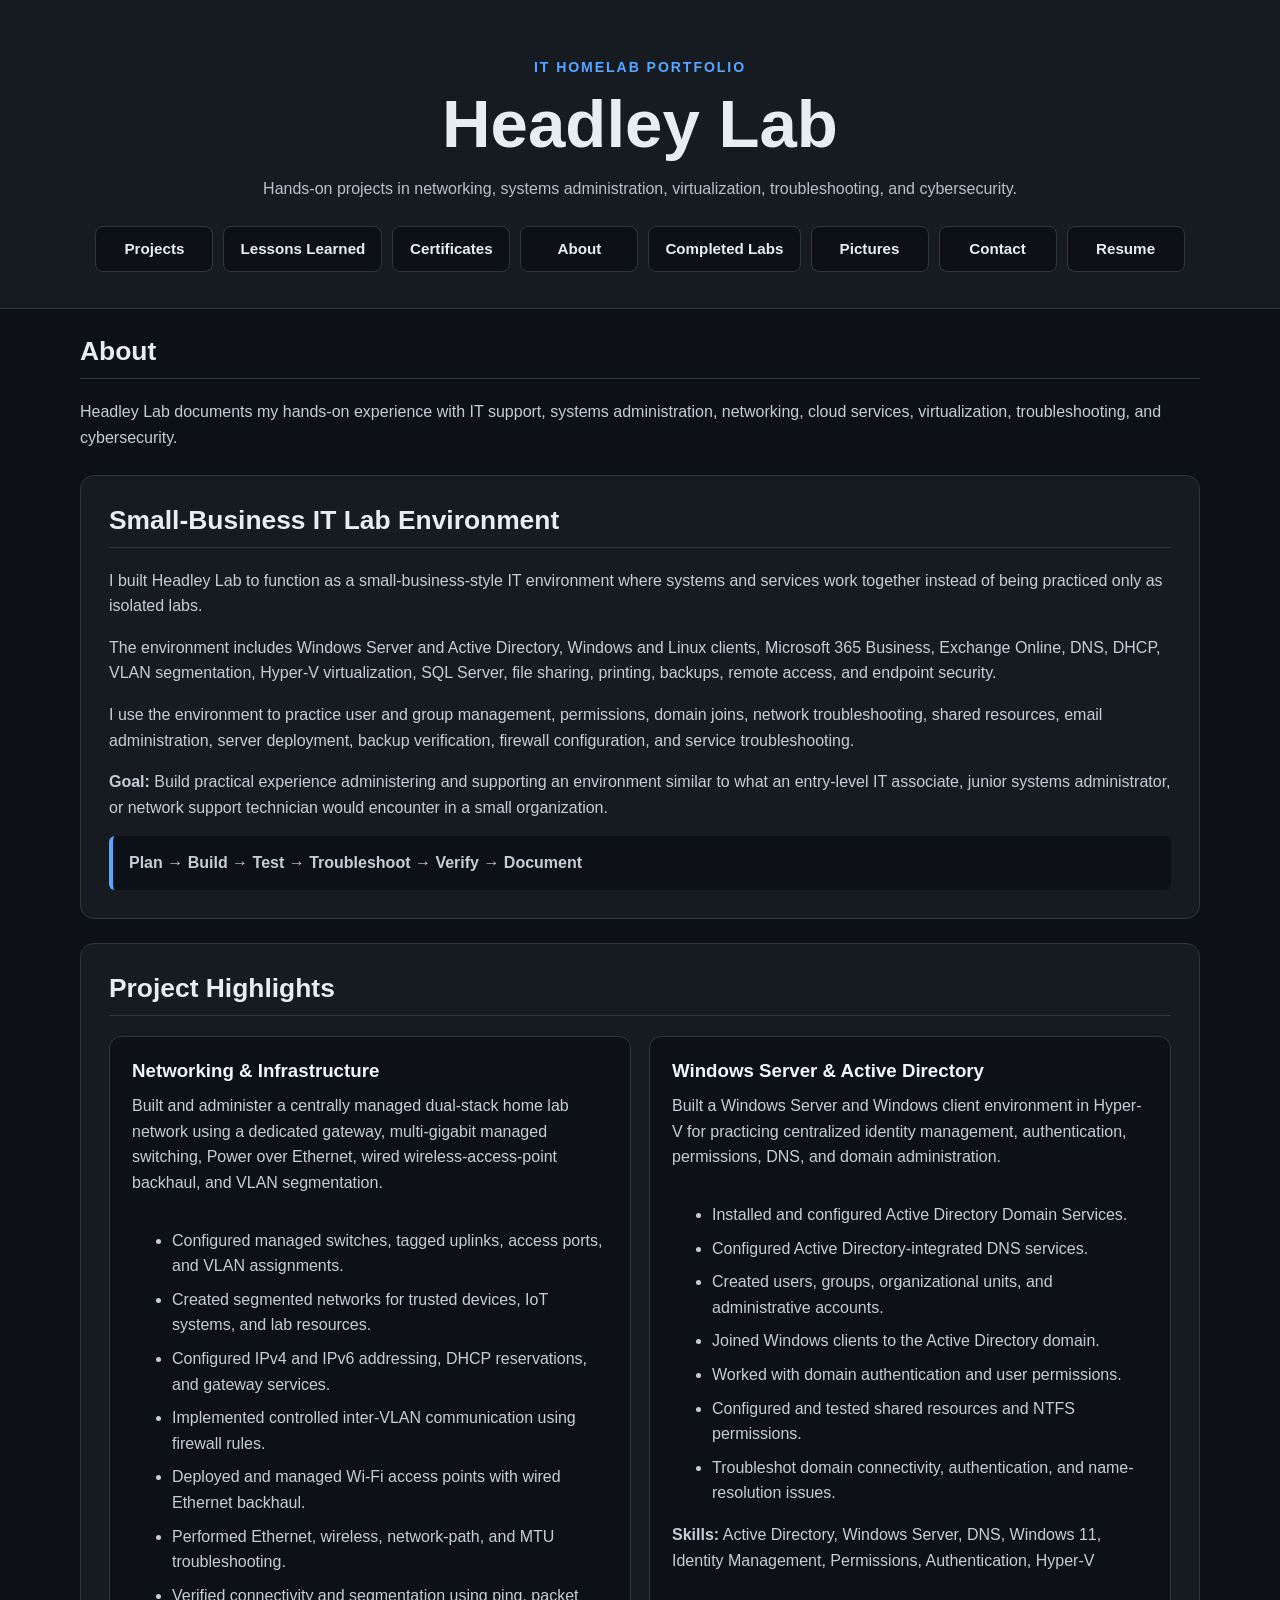
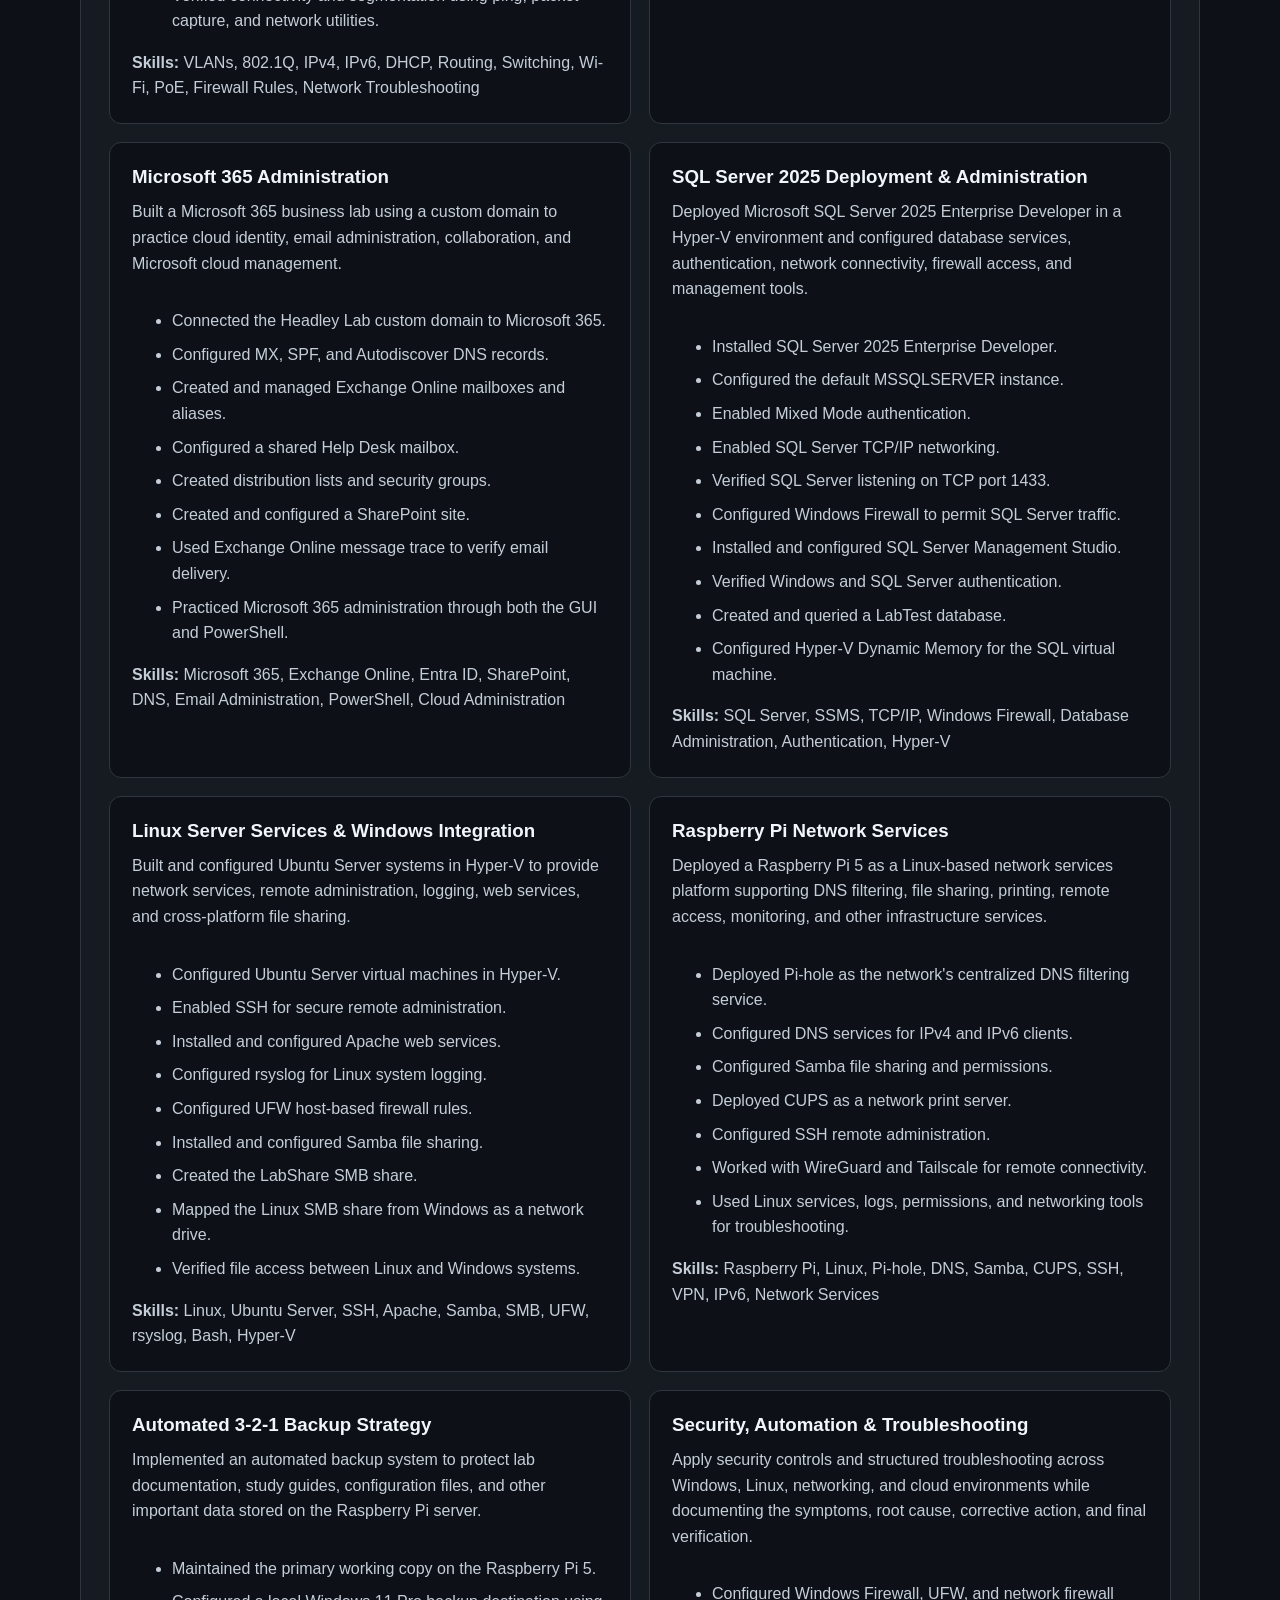
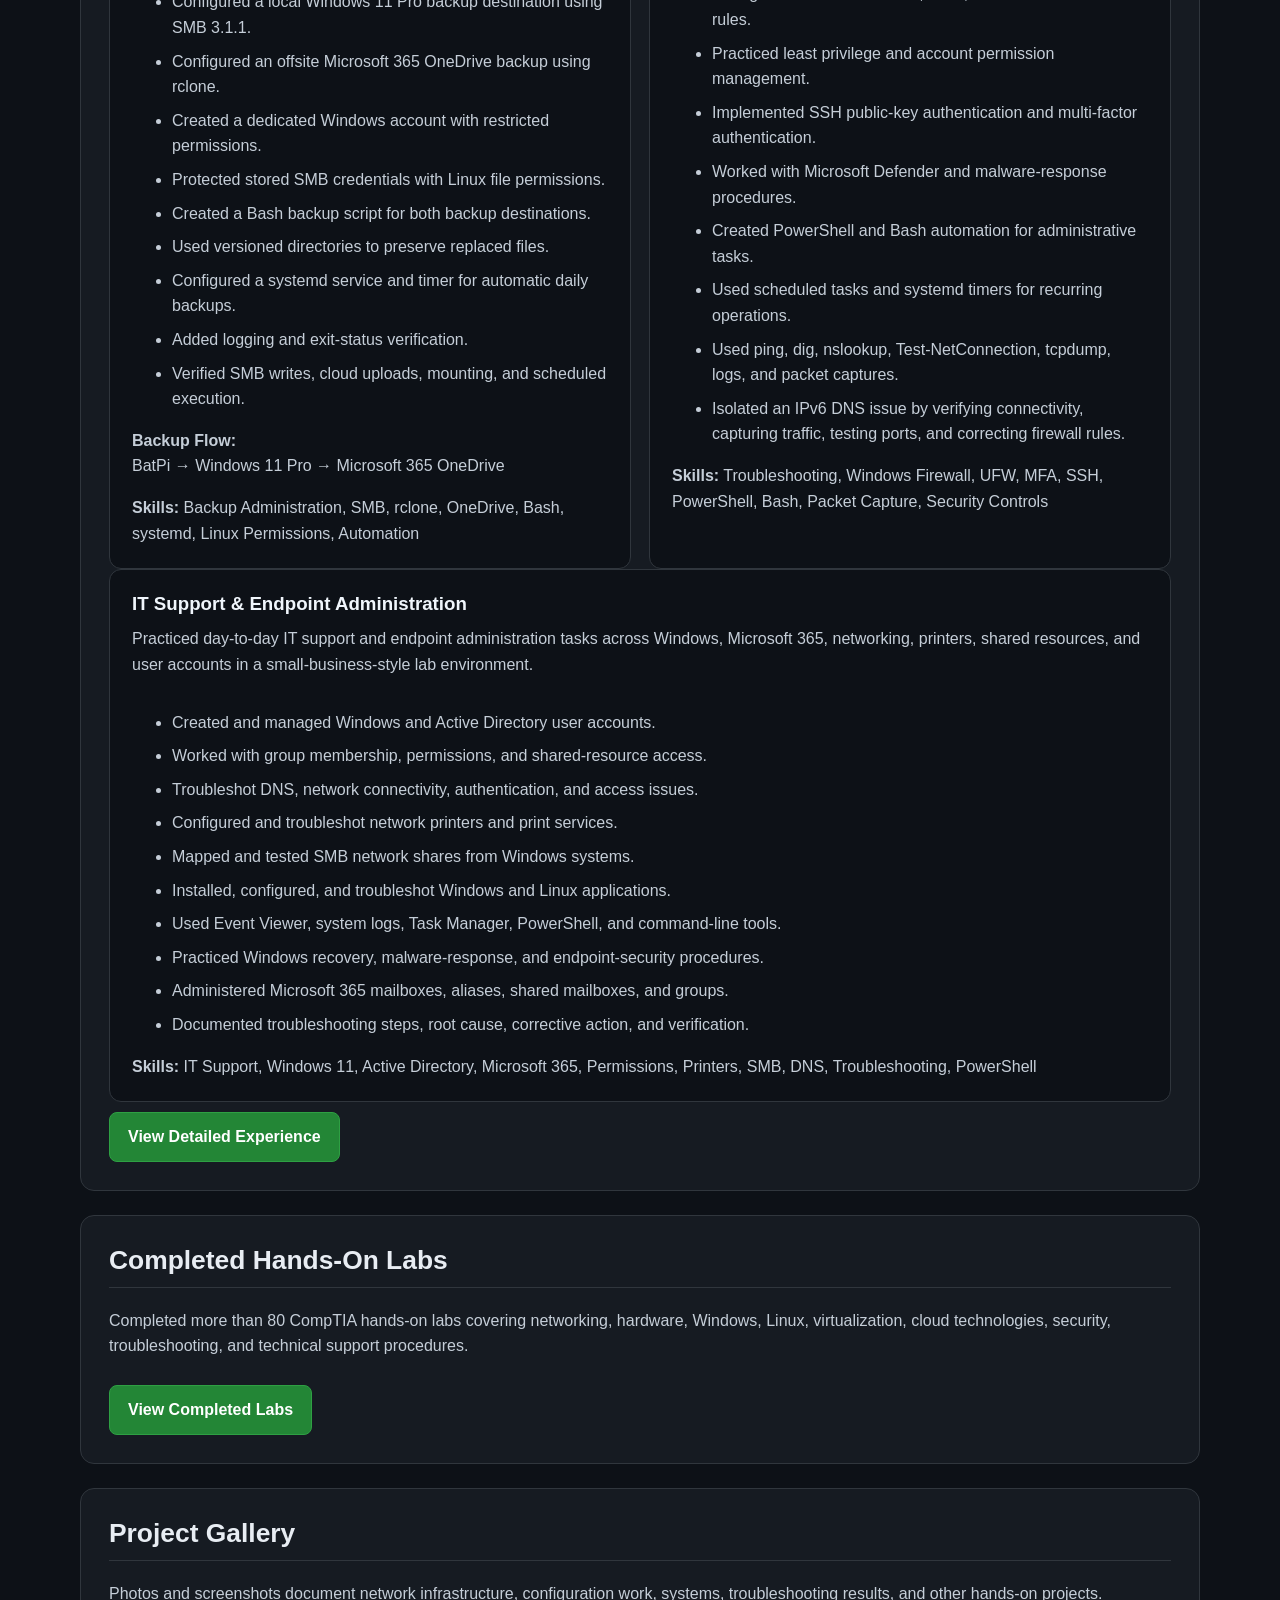
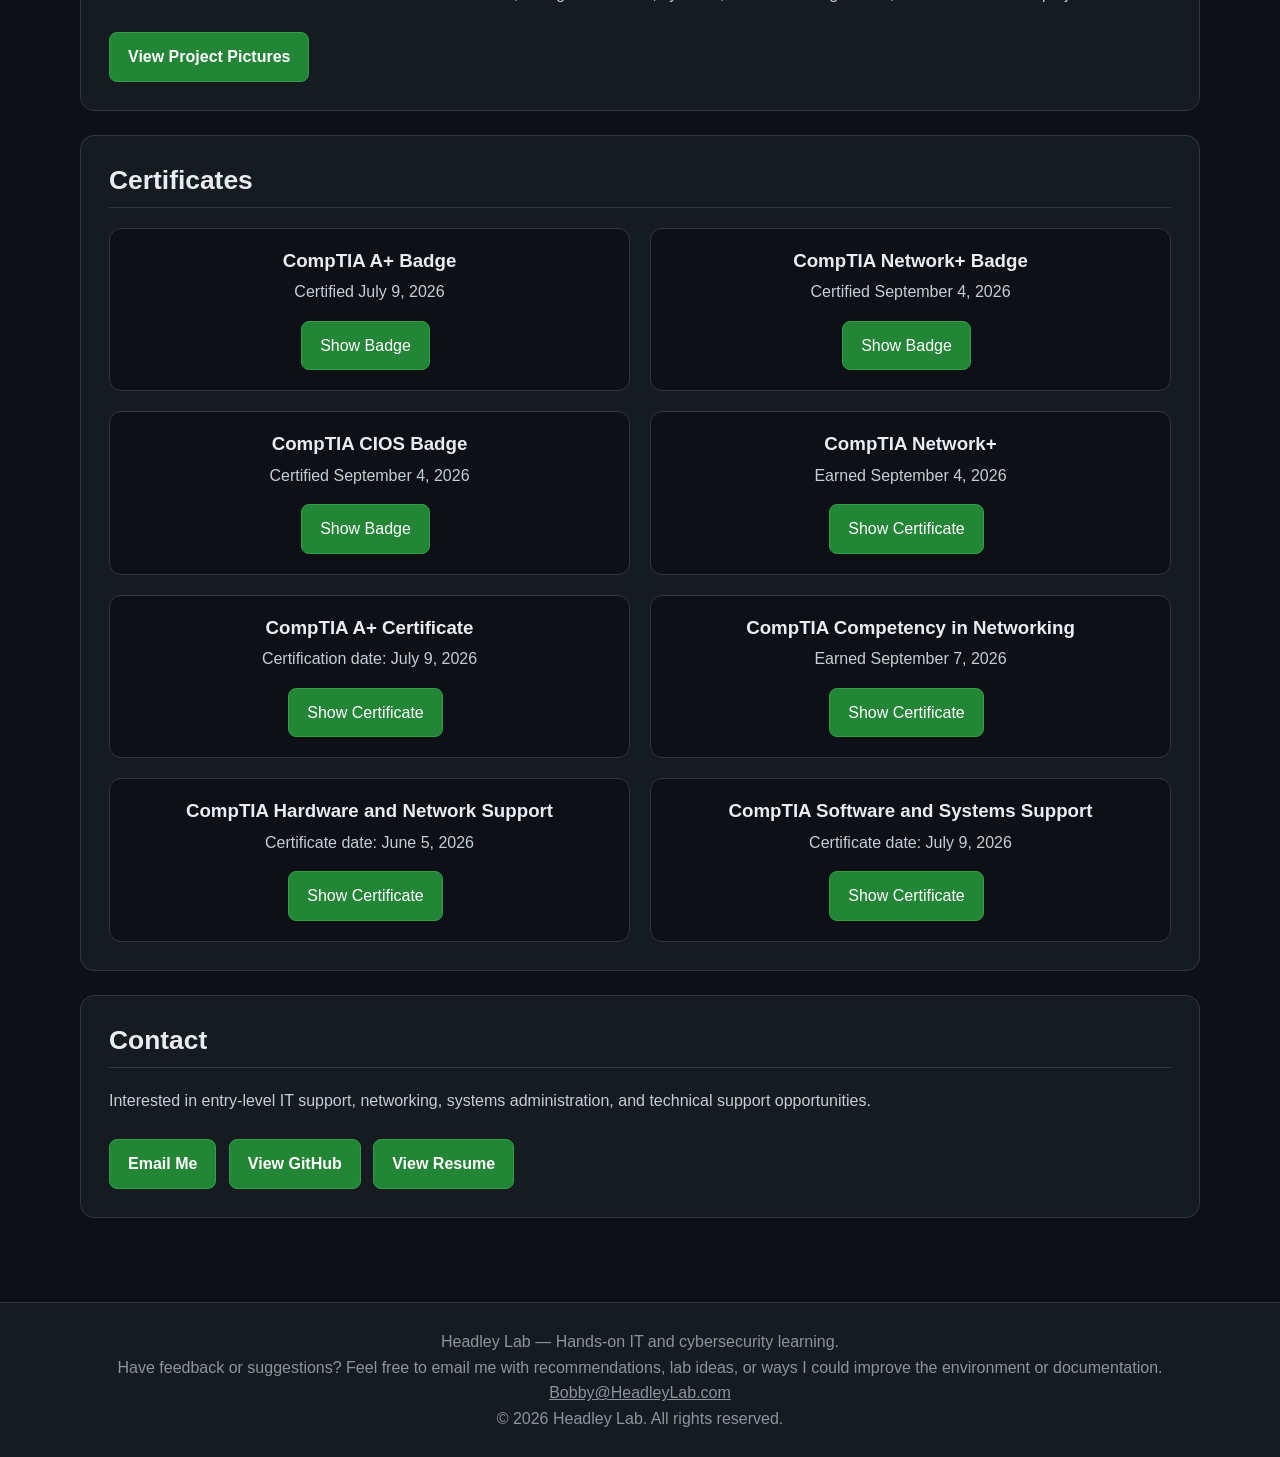
==== index.html @ 8e4d187b "Update index.html" ====
<!DOCTYPE html>
<html lang="en">
<head>
  <!-- Google Analytics -->
  <script
    async
    src="https://www.googletagmanager.com/gtag/js?id=G-4KG2R39GV9"
  ></script>

  <script>
    window.dataLayer = window.dataLayer || [];

    function gtag() {
      dataLayer.push(arguments);
    }

    gtag("js", new Date());
    gtag("config", "G-4KG2R39GV9");
  </script>

  <meta charset="UTF-8">
  <meta name="viewport" content="width=device-width, initial-scale=1.0">

  <title>Headley Lab | IT Homelab Portfolio</title>

  <meta
    name="description"
    content="Headley Lab documents hands-on projects in networking, systems administration, virtualization, troubleshooting, and cybersecurity."
  >

  <link rel="stylesheet" href="style.css">
</head>

<body>

  <!-- HEADER -->
  <header class="site-header">
    <div class="container">

      <p class="eyebrow">IT Homelab Portfolio</p>

      <h1>Headley Lab</h1>

      <p class="intro">
        Hands-on projects in networking, systems administration,
        virtualization, troubleshooting, and cybersecurity.
      </p>

      <nav aria-label="Main navigation">
        <a href="projects.html">Projects</a>
        <a href="lessons-learned.html">Lessons Learned</a>
        <a href="#certificates">Certificates</a>
        <a href="#about">About</a>
        <a href="completed-labs.html">Completed Labs</a>
        <a href="Pictures.html">Pictures</a>
        <a href="#contact">Contact</a>
        <a
          href="resume.pdf"
          target="_blank"
          rel="noopener noreferrer"
        >
          Resume
        </a>
      </nav>

    </div>
  </header>

  <main class="container">

    <h2>About</h2>

<p>
  Headley Lab documents my hands-on experience with IT support,
  systems administration, networking, cloud services, virtualization,
  troubleshooting, and cybersecurity.
</p>


<!-- BUSINESS-STYLE LAB ENVIRONMENT -->
<section id="business-lab">

  <h2>Small-Business IT Lab Environment</h2>

  <p>
    I built Headley Lab to function as a small-business-style IT environment
    where systems and services work together instead of being practiced only
    as isolated labs.
  </p>

  <p>
    The environment includes Windows Server and Active Directory, Windows and
    Linux clients, Microsoft 365 Business, Exchange Online, DNS, DHCP, VLAN
    segmentation, Hyper-V virtualization, SQL Server, file sharing, printing,
    backups, remote access, and endpoint security.
  </p>

  <p>
    I use the environment to practice user and group management, permissions,
    domain joins, network troubleshooting, shared resources, email
    administration, server deployment, backup verification, firewall
    configuration, and service troubleshooting.
  </p>

  <p>
    <strong>Goal:</strong>
    Build practical experience administering and supporting an environment
    similar to what an entry-level IT associate, junior systems administrator,
    or network support technician would encounter in a small organization.
  </p>

<p class="workflow">
  <strong>
    Plan → Build → Test → Troubleshoot → Verify → Document
  </strong>
</p>

</section>

    <!-- PROJECT HIGHLIGHTS -->
<section id="projects">

  <h2>Project Highlights</h2>

  <div class="project-grid">

    <!-- NETWORKING & INFRASTRUCTURE -->
    <article class="project-card">
      <h3>Networking & Infrastructure</h3>

      <p>
        Built and administer a centrally managed dual-stack home lab network
        using a dedicated gateway, multi-gigabit managed switching, Power over
        Ethernet, wired wireless-access-point backhaul, and VLAN segmentation.
      </p>

      <ul>
        <li>Configured managed switches, tagged uplinks, access ports, and VLAN assignments.</li>
        <li>Created segmented networks for trusted devices, IoT systems, and lab resources.</li>
        <li>Configured IPv4 and IPv6 addressing, DHCP reservations, and gateway services.</li>
        <li>Implemented controlled inter-VLAN communication using firewall rules.</li>
        <li>Deployed and managed Wi-Fi access points with wired Ethernet backhaul.</li>
        <li>Performed Ethernet, wireless, network-path, and MTU troubleshooting.</li>
        <li>Verified connectivity and segmentation using ping, packet capture, and network utilities.</li>
      </ul>

      <p>
        <strong>Skills:</strong>
        VLANs, 802.1Q, IPv4, IPv6, DHCP, Routing, Switching,
        Wi-Fi, PoE, Firewall Rules, Network Troubleshooting
      </p>
    </article>


    <!-- WINDOWS SERVER & ACTIVE DIRECTORY -->
    <article class="project-card">
      <h3>Windows Server & Active Directory</h3>

      <p>
        Built a Windows Server and Windows client environment in Hyper-V
        for practicing centralized identity management, authentication,
        permissions, DNS, and domain administration.
      </p>

      <ul>
        <li>Installed and configured Active Directory Domain Services.</li>
        <li>Configured Active Directory-integrated DNS services.</li>
        <li>Created users, groups, organizational units, and administrative accounts.</li>
        <li>Joined Windows clients to the Active Directory domain.</li>
        <li>Worked with domain authentication and user permissions.</li>
        <li>Configured and tested shared resources and NTFS permissions.</li>
        <li>Troubleshot domain connectivity, authentication, and name-resolution issues.</li>
      </ul>

      <p>
        <strong>Skills:</strong>
        Active Directory, Windows Server, DNS, Windows 11,
        Identity Management, Permissions, Authentication, Hyper-V
      </p>
    </article>


    <!-- MICROSOFT 365 ADMINISTRATION -->
    <article class="project-card">
      <h3>Microsoft 365 Administration</h3>

      <p>
        Built a Microsoft 365 business lab using a custom domain to practice
        cloud identity, email administration, collaboration, and Microsoft
        cloud management.
      </p>

      <ul>
        <li>Connected the Headley Lab custom domain to Microsoft 365.</li>
        <li>Configured MX, SPF, and Autodiscover DNS records.</li>
        <li>Created and managed Exchange Online mailboxes and aliases.</li>
        <li>Configured a shared Help Desk mailbox.</li>
        <li>Created distribution lists and security groups.</li>
        <li>Created and configured a SharePoint site.</li>
        <li>Used Exchange Online message trace to verify email delivery.</li>
        <li>Practiced Microsoft 365 administration through both the GUI and PowerShell.</li>
      </ul>

      <p>
        <strong>Skills:</strong>
        Microsoft 365, Exchange Online, Entra ID, SharePoint,
        DNS, Email Administration, PowerShell, Cloud Administration
      </p>
    </article>


    <!-- SQL SERVER -->
    <article class="project-card">
      <h3>SQL Server 2025 Deployment & Administration</h3>

      <p>
        Deployed Microsoft SQL Server 2025 Enterprise Developer in a Hyper-V
        environment and configured database services, authentication,
        network connectivity, firewall access, and management tools.
      </p>

      <ul>
        <li>Installed SQL Server 2025 Enterprise Developer.</li>
        <li>Configured the default MSSQLSERVER instance.</li>
        <li>Enabled Mixed Mode authentication.</li>
        <li>Enabled SQL Server TCP/IP networking.</li>
        <li>Verified SQL Server listening on TCP port 1433.</li>
        <li>Configured Windows Firewall to permit SQL Server traffic.</li>
        <li>Installed and configured SQL Server Management Studio.</li>
        <li>Verified Windows and SQL Server authentication.</li>
        <li>Created and queried a LabTest database.</li>
        <li>Configured Hyper-V Dynamic Memory for the SQL virtual machine.</li>
      </ul>

      <p>
        <strong>Skills:</strong>
        SQL Server, SSMS, TCP/IP, Windows Firewall,
        Database Administration, Authentication, Hyper-V
      </p>
    </article>


    <!-- LINUX SERVER -->
    <article class="project-card">
      <h3>Linux Server Services & Windows Integration</h3>

      <p>
        Built and configured Ubuntu Server systems in Hyper-V to provide
        network services, remote administration, logging, web services,
        and cross-platform file sharing.
      </p>

      <ul>
        <li>Configured Ubuntu Server virtual machines in Hyper-V.</li>
        <li>Enabled SSH for secure remote administration.</li>
        <li>Installed and configured Apache web services.</li>
        <li>Configured rsyslog for Linux system logging.</li>
        <li>Configured UFW host-based firewall rules.</li>
        <li>Installed and configured Samba file sharing.</li>
        <li>Created the LabShare SMB share.</li>
        <li>Mapped the Linux SMB share from Windows as a network drive.</li>
        <li>Verified file access between Linux and Windows systems.</li>
      </ul>

      <p>
        <strong>Skills:</strong>
        Linux, Ubuntu Server, SSH, Apache, Samba, SMB,
        UFW, rsyslog, Bash, Hyper-V
      </p>
    </article>


    <!-- RASPBERRY PI -->
    <article class="project-card">
      <h3>Raspberry Pi Network Services</h3>

      <p>
        Deployed a Raspberry Pi 5 as a Linux-based network services platform
        supporting DNS filtering, file sharing, printing, remote access,
        monitoring, and other infrastructure services.
      </p>

      <ul>
        <li>Deployed Pi-hole as the network's centralized DNS filtering service.</li>
        <li>Configured DNS services for IPv4 and IPv6 clients.</li>
        <li>Configured Samba file sharing and permissions.</li>
        <li>Deployed CUPS as a network print server.</li>
        <li>Configured SSH remote administration.</li>
        <li>Worked with WireGuard and Tailscale for remote connectivity.</li>
        <li>Used Linux services, logs, permissions, and networking tools for troubleshooting.</li>
      </ul>

      <p>
        <strong>Skills:</strong>
        Raspberry Pi, Linux, Pi-hole, DNS, Samba,
        CUPS, SSH, VPN, IPv6, Network Services
      </p>
    </article>


    <!-- BACKUP -->
    <article class="project-card">
      <h3>Automated 3-2-1 Backup Strategy</h3>

      <p>
        Implemented an automated backup system to protect lab documentation,
        study guides, configuration files, and other important data stored
        on the Raspberry Pi server.
      </p>

      <ul>
        <li>Maintained the primary working copy on the Raspberry Pi 5.</li>
        <li>Configured a local Windows 11 Pro backup destination using SMB 3.1.1.</li>
        <li>Configured an offsite Microsoft 365 OneDrive backup using rclone.</li>
        <li>Created a dedicated Windows account with restricted permissions.</li>
        <li>Protected stored SMB credentials with Linux file permissions.</li>
        <li>Created a Bash backup script for both backup destinations.</li>
        <li>Used versioned directories to preserve replaced files.</li>
        <li>Configured a systemd service and timer for automatic daily backups.</li>
        <li>Added logging and exit-status verification.</li>
        <li>Verified SMB writes, cloud uploads, mounting, and scheduled execution.</li>
      </ul>

      <p>
        <strong>Backup Flow:</strong><br>
        BatPi &rarr; Windows 11 Pro &rarr; Microsoft 365 OneDrive
      </p>

      <p>
        <strong>Skills:</strong>
        Backup Administration, SMB, rclone, OneDrive,
        Bash, systemd, Linux Permissions, Automation
      </p>
    </article>


    <!-- SECURITY & TROUBLESHOOTING -->
    <article class="project-card">
      <h3>Security, Automation & Troubleshooting</h3>

      <p>
        Apply security controls and structured troubleshooting across Windows,
        Linux, networking, and cloud environments while documenting the
        symptoms, root cause, corrective action, and final verification.
      </p>

      <ul>
        <li>Configured Windows Firewall, UFW, and network firewall rules.</li>
        <li>Practiced least privilege and account permission management.</li>
        <li>Implemented SSH public-key authentication and multi-factor authentication.</li>
        <li>Worked with Microsoft Defender and malware-response procedures.</li>
        <li>Created PowerShell and Bash automation for administrative tasks.</li>
        <li>Used scheduled tasks and systemd timers for recurring operations.</li>
        <li>Used ping, dig, nslookup, Test-NetConnection, tcpdump, logs, and packet captures.</li>
        <li>Isolated an IPv6 DNS issue by verifying connectivity, capturing traffic, testing ports, and correcting firewall rules.</li>
      </ul>

      <p>
        <strong>Skills:</strong>
        Troubleshooting, Windows Firewall, UFW, MFA,
        SSH, PowerShell, Bash, Packet Capture, Security Controls
      </p>
    </article>

  </div>

  <!-- IT SUPPORT & ENDPOINT ADMINISTRATION -->
<article class="project-card">
  <h3>IT Support & Endpoint Administration</h3>

  <p>
    Practiced day-to-day IT support and endpoint administration tasks across
    Windows, Microsoft 365, networking, printers, shared resources, and user
    accounts in a small-business-style lab environment.
  </p>

  <ul>
    <li>Created and managed Windows and Active Directory user accounts.</li>
    <li>Worked with group membership, permissions, and shared-resource access.</li>
    <li>Troubleshot DNS, network connectivity, authentication, and access issues.</li>
    <li>Configured and troubleshot network printers and print services.</li>
    <li>Mapped and tested SMB network shares from Windows systems.</li>
    <li>Installed, configured, and troubleshot Windows and Linux applications.</li>
    <li>Used Event Viewer, system logs, Task Manager, PowerShell, and command-line tools.</li>
    <li>Practiced Windows recovery, malware-response, and endpoint-security procedures.</li>
    <li>Administered Microsoft 365 mailboxes, aliases, shared mailboxes, and groups.</li>
    <li>Documented troubleshooting steps, root cause, corrective action, and verification.</li>
  </ul>

  <p>
    <strong>Skills:</strong>
    IT Support, Windows 11, Active Directory, Microsoft 365,
    Permissions, Printers, SMB, DNS, Troubleshooting, PowerShell
  </p>
</article>

</div>

<a class="button" href="projects.html">
  View Detailed Experience
</a>
</section>



    <!-- COMPLETED LABS -->
    <section id="completed-labs">

      <h2>Completed Hands-On Labs</h2>

      <p>
        Completed more than 80 CompTIA hands-on labs covering networking,
        hardware, Windows, Linux, virtualization, cloud technologies,
        security, troubleshooting, and technical support procedures.
      </p>

      <a class="button" href="completed-labs.html">
        View Completed Labs
      </a>

    </section>

    <!-- PROJECT GALLERY -->
    <section id="gallery">

      <h2>Project Gallery</h2>

      <p>
        Photos and screenshots document network infrastructure,
        configuration work, systems, troubleshooting results, and other
        hands-on projects.
      </p>

      <a class="button" href="Pictures.html">
        View Project Pictures
      </a>

    </section>

    <!-- CERTIFICATES -->
    <section id="certificates">

      <h2>Certificates</h2>

      <div class="cert-grid">

        <!-- A+ BADGE -->
        <article class="certificate-card">

          <div class="certificate-content">

            <h3>CompTIA A+ Badge</h3>

            <p>Certified July 9, 2026</p>

            <button
              class="button certificate-toggle"
              type="button"
              aria-expanded="false"
              aria-controls="aplus-badge"
              data-show-text="Show Badge"
              data-hide-text="Hide Badge"
            >
              Show Badge
            </button>

            <div
              class="certificate-details"
              id="aplus-badge"
              hidden
            >
              <div
                data-iframe-width="150"
                data-iframe-height="270"
                data-share-badge-id="b3e23286-1e10-4654-9e3e-bf1196140783"
                data-share-badge-host="https://www.credly.com"
              ></div>
            </div>

          </div>
        </article>

<!-- NETWORK+ BADGE -->
<article class="certificate-card">

    <div class="certificate-content">

        <h3>CompTIA Network+ Badge</h3>

        <p>Certified September 4, 2026</p>

        <button
            class="button certificate-toggle"
            type="button"
            aria-expanded="false"
            aria-controls="networkplus-badge"
            data-show-text="Show Badge"
            data-hide-text="Hide Badge"
        >
            Show Badge
        </button>

        <div
            class="certificate-details"
            id="networkplus-badge"
            hidden
        >
            <div
                data-iframe-width="150"
                data-iframe-height="270"
                data-share-badge-id="35a9e029-b0e7-4dd1-bfd9-a9c599a750a7"
                data-share-badge-host="https://www.credly.com"
            ></div>
        </div>

    </div>

</article>

<!-- THIRD NEW BADGE -->
<article class="certificate-card">

    <div class="certificate-content">

        <h3>CompTIA CIOS Badge</h3>

        <p>Certified September 4, 2026</p>

        <button
            class="button certificate-toggle"
            type="button"
            aria-expanded="false"
            aria-controls="third-badge"
            data-show-text="Show Badge"
            data-hide-text="Hide Badge"
        >
            Show Badge
        </button>

        <div
            class="certificate-details"
            id="third-badge"
            hidden
        >
            <div
                data-iframe-width="150"
                data-iframe-height="270"
                data-share-badge-id="f75b4954-c3a4-451d-9794-da8b49ecc10a"
                data-share-badge-host="https://www.credly.com"
            ></div>
        </div>

    </div>

</article>

<!-- CompTIA Network+ -->
<article class="certificate-card">
  <div class="certificate-content">
    <h3>CompTIA Network+</h3>
    <p>Earned September 4, 2026</p>

    <button
      class="button certificate-toggle"
      type="button"
      aria-expanded="false"
      aria-controls="networkplus-certificate">
      Show Certificate
    </button>

    <div
      class="certificate-details"
      id="networkplus-certificate"
      hidden>

      <a
        class="certificate-image-link"
        href="Network+ Secure Cert.png"
        target="_blank"
        rel="noopener noreferrer"
        aria-label="Open CompTIA Network+ certificate">

        <img
          src="Network+ Secure Cert.png"
          alt="CompTIA Network+ certificate earned by Robert Headley">
      </a>

      <a
        class="button"
        href="Network+ Secure Cert.png"
        target="_blank"
        rel="noopener noreferrer">
        Open Full Certificate
      </a>

    </div>
  </div>
</article>

        <!-- A+ CERTIFICATE -->
        <article class="certificate-card">

          <div class="certificate-content">

            <h3>CompTIA A+ Certificate</h3>

            <p>Certification date: July 9, 2026</p>

            <button
              class="button certificate-toggle"
              type="button"
              aria-expanded="false"
              aria-controls="aplus-certificate"
              data-show-text="Show Certificate"
              data-hide-text="Hide Certificate"
            >
              Show Certificate
            </button>

            <div
              class="certificate-details"
              id="aplus-certificate"
              hidden
            >

              <a
                class="certificate-image-link"
                href="CompTIA-A-Plus-Certificate.png"
                target="_blank"
                rel="noopener noreferrer"
                aria-label="Open CompTIA A+ certificate"
              >
                <img
                  src="CompTIA-A-Plus-Certificate.png"
                  alt="CompTIA A+ certificate"
                >
              </a>

              <a
                class="button"
                href="CompTIA-A-Plus-Certificate.png"
                target="_blank"
                rel="noopener noreferrer"
              >
                Open Full Certificate
              </a>

            </div>

          </div>
        </article>

<!-- CompTIA Competency in Networking -->
<article class="certificate-card">
  <div class="certificate-content">
    <h3>CompTIA Competency in Networking</h3>
    <p>Earned September 7, 2026</p>

    <button
      class="button certificate-toggle"
      type="button"
      aria-expanded="false"
      aria-controls="networking-competency-certificate">
      Show Certificate
    </button>

    <div
      class="certificate-details"
      id="networking-competency-certificate"
      hidden>

      <a
        class="certificate-image-link"
        href="Competency_in_Networking_Secure.png"
        target="_blank"
        rel="noopener noreferrer"
        aria-label="Open CompTIA Competency in Networking certificate">

        <img
          src="Competency_in_Networking_Secure.png"
          alt="CompTIA Competency in Networking certificate earned by Robert Headley">
      </a>

      <a
        class="button"
        href="Competency_in_Networking_Secure.png"
        target="_blank"
        rel="noopener noreferrer">
        Open Full Certificate
      </a>

    </div>
  </div>
</article>

        <!-- HARDWARE AND NETWORK SUPPORT -->
        <article class="certificate-card">

          <div class="certificate-content">

            <h3>CompTIA Hardware and Network Support</h3>

            <p>Certificate date: June 5, 2026</p>

            <button
              class="button certificate-toggle"
              type="button"
              aria-expanded="false"
              aria-controls="hardware-certificate"
              data-show-text="Show Certificate"
              data-hide-text="Hide Certificate"
            >
              Show Certificate
            </button>

            <div
              class="certificate-details"
              id="hardware-certificate"
              hidden
            >

              <a
                class="certificate-image-link"
                href="CompTIA-Hardware-Network-Support_copy.png"
                target="_blank"
                rel="noopener noreferrer"
                aria-label="Open CompTIA Hardware and Network Support certificate"
              >
                <img
                  src="CompTIA-Hardware-Network-Support_copy.png"
                  alt="CompTIA Hardware and Network Support certificate"
                >
              </a>

              <a
                class="button"
                href="CompTIA-Hardware-Network-Support_copy.png"
                target="_blank"
                rel="noopener noreferrer"
              >
                Open Full Certificate
              </a>

            </div>

          </div>
        </article>

        <!-- SOFTWARE AND SYSTEMS SUPPORT -->
        <article class="certificate-card">

          <div class="certificate-content">

            <h3>CompTIA Software and Systems Support</h3>

            <p>Certificate date: July 9, 2026</p>

            <button
              class="button certificate-toggle"
              type="button"
              aria-expanded="false"
              aria-controls="software-certificate"
              data-show-text="Show Certificate"
              data-hide-text="Hide Certificate"
            >
              Show Certificate
            </button>

            <div
              class="certificate-details"
              id="software-certificate"
              hidden
            >

              <a
                class="certificate-image-link"
                href="CompTIA-Software-Systems-Support_copy.png"
                target="_blank"
                rel="noopener noreferrer"
                aria-label="Open CompTIA Software and Systems Support certificate"
              >
                <img
                  src="CompTIA-Software-Systems-Support_copy.png"
                  alt="CompTIA Software and Systems Support certificate"
                >
              </a>

              <a
                class="button"
                href="CompTIA-Software-Systems-Support_copy.png"
                target="_blank"
                rel="noopener noreferrer"
              >
                Open Full Certificate
              </a>

            </div>

          </div>
        </article>

      </div>

    </section>

    <!-- CONTACT -->
    <section id="contact">

      <h2>Contact</h2>

      <p>
        Interested in entry-level IT support, networking, systems
        administration, and technical support opportunities.
      </p>

      <a
        class="button"
        href="mailto:bobby@headleylab.com"
      >
        Email Me
      </a>

      <a
        class="button"
        href="https://github.com/bheadley86-create"
        target="_blank"
        rel="noopener noreferrer"
      >
        View GitHub
      </a>

      <a
        class="button"
        href="resume.pdf"
        target="_blank"
        rel="noopener noreferrer"
      >
        View Resume
      </a>

    </section>

  </main>

<!-- FOOTER -->
<footer>
  <div class="container">
    <p>
      Headley Lab — Hands-on IT and cybersecurity learning.
    </p>

    <p>
      Have feedback or suggestions? Feel free to email me with recommendations,
      lab ideas, or ways I could improve the environment or documentation.
      <a href="mailto:Bobby@HeadleyLab.com">Bobby@HeadleyLab.com</a>
    </p>

    <p>
      &copy; 2026 Headley Lab. All rights reserved.
    </p>
  </div>
</footer>

  <!-- CREDLY -->
  <script
    async
    src="https://cdn.credly.com/assets/utilities/embed.js"
  ></script>

  <!-- CERTIFICATE TOGGLES -->
  <script>
    document.querySelectorAll(".certificate-toggle").forEach((button) => {
      button.addEventListener("click", () => {
        const certificateId = button.getAttribute("aria-controls");
        const certificate = document.getElementById(certificateId);

        if (!certificate) {
          return;
        }

        const isHidden = certificate.hasAttribute("hidden");

        const showText =
          button.dataset.showText || "Show Certificate";

        const hideText =
          button.dataset.hideText || "Hide Certificate";

        if (isHidden) {
          certificate.removeAttribute("hidden");
          button.setAttribute("aria-expanded", "true");
          button.textContent = hideText;
        } else {
          certificate.setAttribute("hidden", "");
          button.setAttribute("aria-expanded", "false");
          button.textContent = showText;
        }
      });
    });
  </script>

  <!-- Cloudflare Web Analytics -->
  <script
    type="module"
    src="https://static.cloudflareinsights.com/beacon.min.js"
    data-cf-beacon='{"token":"bc6c568b20b046939691383c7d23c6a4"}'
  ></script>

</body>
</html>
---- style.css ----
* {
  box-sizing: border-box;
}

html {
  scroll-behavior: smooth;
}

body {
  margin: 0;
  font-family: Arial, Helvetica, sans-serif;
  line-height: 1.6;
  color: #e8edf3;
  background: #0d1117;
}

img {
  display: block;
  max-width: 100%;
}

a {
  color: inherit;
}

.container {
  width: min(1120px, 92%);
  margin: 0 auto;
}

/* Header */

.site-header {
  padding: 56px 0 36px;
  text-align: center;
  background: #161b22;
  border-bottom: 1px solid #30363d;
}

.eyebrow {
  margin: 0 0 8px;
  font-size: 0.88rem;
  font-weight: 700;
  letter-spacing: 0.12rem;
  text-transform: uppercase;
  color: #58a6ff;
}

h1 {
  margin: 0;
  font-size: clamp(2.4rem, 6vw, 4.2rem);
  line-height: 1.1;
}

.intro {
  max-width: 760px;
  margin: 16px auto 24px;
  color: #b8c1cc;
}

/* Navigation */

.site-header nav {
  display: flex;
  flex-wrap: wrap;
  justify-content: center;
  gap: 10px;
  margin-top: 20px;
}

.site-header nav a {
  display: inline-flex;
  align-items: center;
  justify-content: center;
  min-width: 118px;
  min-height: 44px;
  padding: 10px 16px;
  font-size: 0.95rem;
  font-weight: 700;
  text-align: center;
  color: #e8edf3;
  text-decoration: none;
  background: #0d1117;
  border: 1px solid #30363d;
  border-radius: 8px;
  transition:
    border-color 0.2s ease,
    background 0.2s ease,
    transform 0.2s ease;
}

.site-header nav a:hover,
.site-header nav a:focus-visible {
  color: #ffffff;
  background: #111820;
  border-color: #58a6ff;
  transform: translateY(-1px);
}

/* Main layout */

main {
  padding: 26px 0 60px;
}

section {
  margin: 24px 0;
  padding: 28px;
  background: #161b22;
  border: 1px solid #30363d;
  border-radius: 14px;
}

h2 {
  margin: 0 0 20px;
  padding-bottom: 10px;
  font-size: 1.65rem;
  line-height: 1.25;
  border-bottom: 1px solid #30363d;
}

h3 {
  margin: 0 0 10px;
  line-height: 1.3;
}

p {
  margin-top: 0;
  color: #c5ced8;
}

ul,
ol {
  color: #c5ced8;
}

li + li {
  margin-top: 8px;
}

code {
  padding: 2px 6px;
  font-family: Consolas, "Courier New", monospace;
  font-size: 0.95em;
  background: #0d1117;
  border: 1px solid #30363d;
  border-radius: 5px;
}

.workflow {
  margin-bottom: 0;
  padding: 14px 16px;
  background: #0d1117;
  border-left: 4px solid #58a6ff;
  border-radius: 6px;
}

/* Project cards */

.project-nav {
  display: flex;
  flex-wrap: wrap;
  justify-content: center;
  gap: 10px;
  margin: 24px 0;
  padding: 16px;
  background: #161b22;
  border: 1px solid #30363d;
  border-radius: 12px;
}

.project-nav a {
  display: inline-flex;
  align-items: center;
  justify-content: center;
  min-height: 40px;
  padding: 8px 14px;
  font-size: 0.92rem;
  font-weight: 700;
  color: #e8edf3;
  text-decoration: none;
  background: #0d1117;
  border: 1px solid #30363d;
  border-radius: 999px;
}

.project-nav a:hover,
.project-nav a:focus-visible {
  color: #ffffff;
  border-color: #58a6ff;
}

section[id] {
  scroll-margin-top: 16px;
}

.project-grid {
  display: grid;
  grid-template-columns: repeat(2, minmax(0, 1fr));
  gap: 18px;
}

.project-card {
  display: flex;
  flex-direction: column;
  padding: 22px;
  background: #0d1117;
  border: 1px solid #30363d;
  border-radius: 12px;
}

.project-card h3 {
  color: #f0f6fc;
}

.project-card p:last-child {
  margin-bottom: 0;
}

.roadmap {
  padding: 22px 28px;
}

.roadmap-list {
  margin-bottom: 0;
  columns: 2;
  column-gap: 44px;
}

.roadmap-list li {
  break-inside: avoid;
}

/* Gallery images */

.project-card img {
  width: 100%;
  height: 260px;
  object-fit: cover;
  margin-bottom: 16px;
  background: #161b22;
  border: 1px solid #30363d;
  border-radius: 8px;
}

.certificate-image-link {
  display: block;
  margin-bottom: 14px;
  text-decoration: none;
}

/* Buttons */

.button {
  display: inline-flex;
  align-items: center;
  justify-content: center;
  margin-top: 10px;
  margin-right: 8px;
  min-height: 44px;
  padding: 11px 18px;
  font-weight: 700;
  color: #ffffff;
  text-decoration: none;
  background: #238636;
  border: 1px solid #2ea043;
  border-radius: 8px;
  transition:
    background 0.2s ease,
    transform 0.2s ease;
}

.button:hover,
.button:focus-visible {
  background: #2ea043;
  transform: translateY(-1px);
}

/* Certificates */

.cert-grid {
  display: grid;
  grid-template-columns: repeat(2, minmax(0, 1fr));
  gap: 20px;
  align-items: stretch;
}

.certificate-card {
  overflow: hidden;
  display: flex;
  flex-direction: column;
  text-align: center;
  background: #0d1117;
  border: 1px solid #30363d;
  border-radius: 12px;
}

.certificate-card img {
  width: 100%;
  height: auto;
  margin: 0 auto;
  background: #ffffff;
  border-bottom: 1px solid #30363d;
}

.certificate-content {
  display: flex;
  flex: 1;
  flex-direction: column;
  align-items: center;
  padding: 20px;
}

.certificate-content h3 {
  margin-bottom: 6px;
}

.certificate-content p {
  margin-bottom: 16px;
}

.certificate-content .button {
  margin-top: auto;
}

.certificate-toggle {
  border: 1px solid #2ea043;
  cursor: pointer;
  font: inherit;
}

.certificate-details {
  width: 100%;
  margin-top: 18px;
}

.certificate-details[hidden] {
  display: none;
}

/* Footer */

footer {
  padding: 26px 0;
  text-align: center;
  background: #161b22;
  border-top: 1px solid #30363d;
}

footer p {
  margin: 0;
  color: #8b949e;
}

/* Mobile */

@media (max-width: 750px) {
  .cert-grid,
  .project-grid {
    grid-template-columns: 1fr;
  }

  .site-header {
    padding: 42px 0 30px;
  }

  .site-header nav {
    gap: 8px;
  }

  .site-header nav a {
    flex: 1 1 140px;
    min-width: 0;
  }

  .project-nav a {
    flex: 1 1 135px;
  }

  .roadmap-list {
    columns: 1;
  }

  section {
    padding: 21px;
  }

  h2 {
    font-size: 1.45rem;
  }

  .project-card img {
    height: auto;
  }

  .button {
    width: 100%;
    margin-right: 0;
  }
}
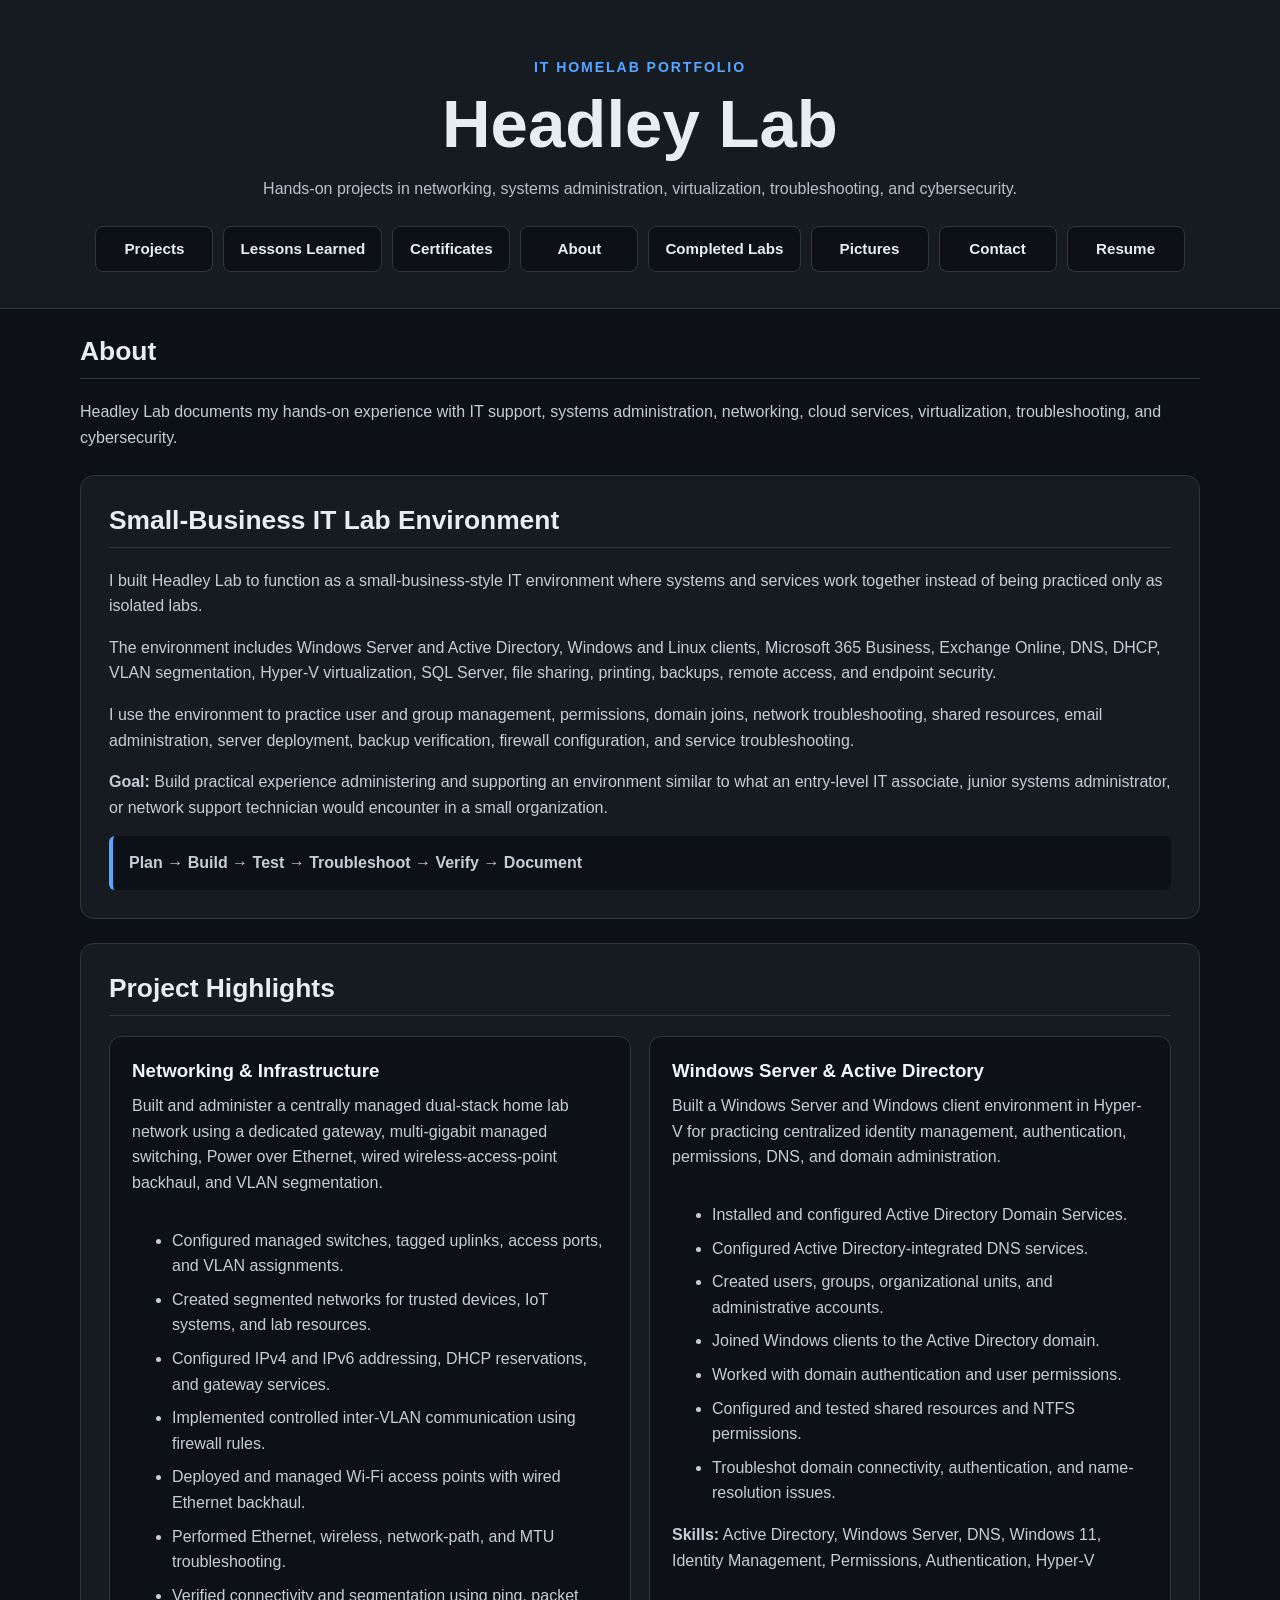
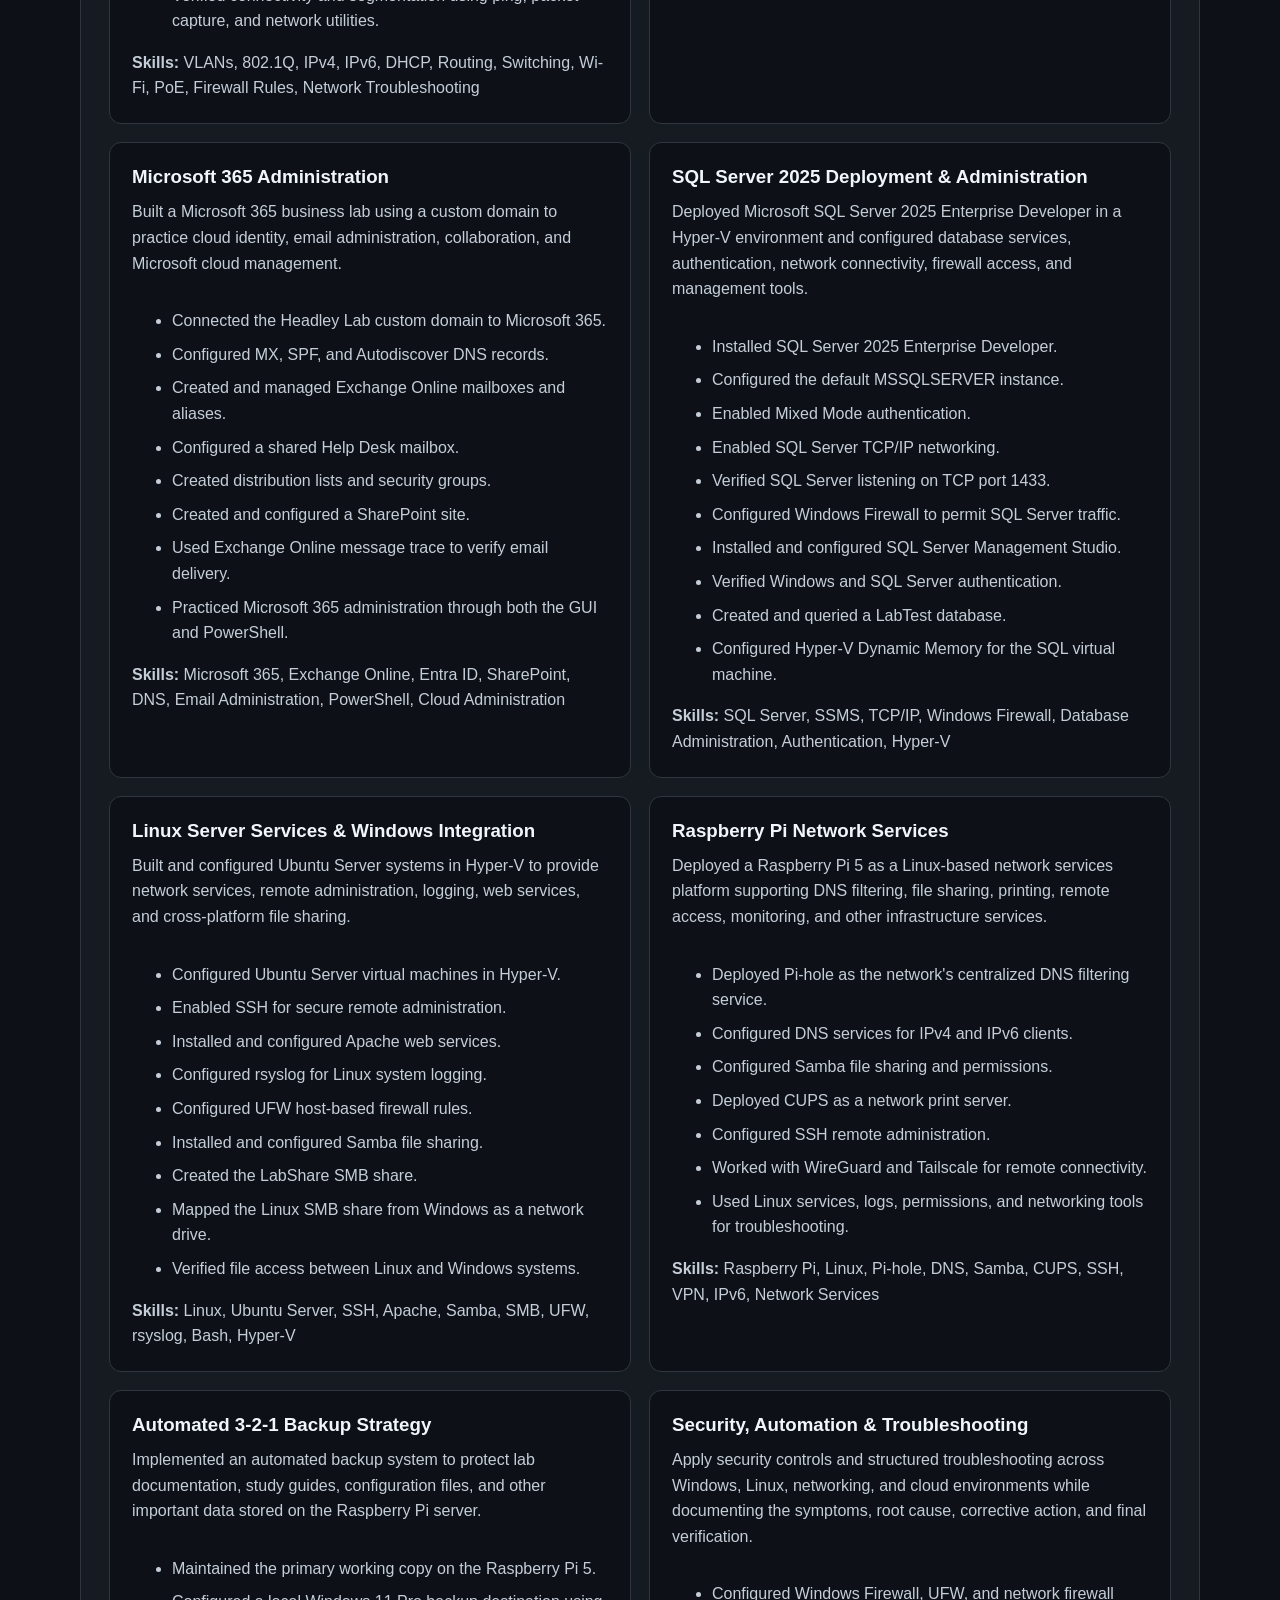
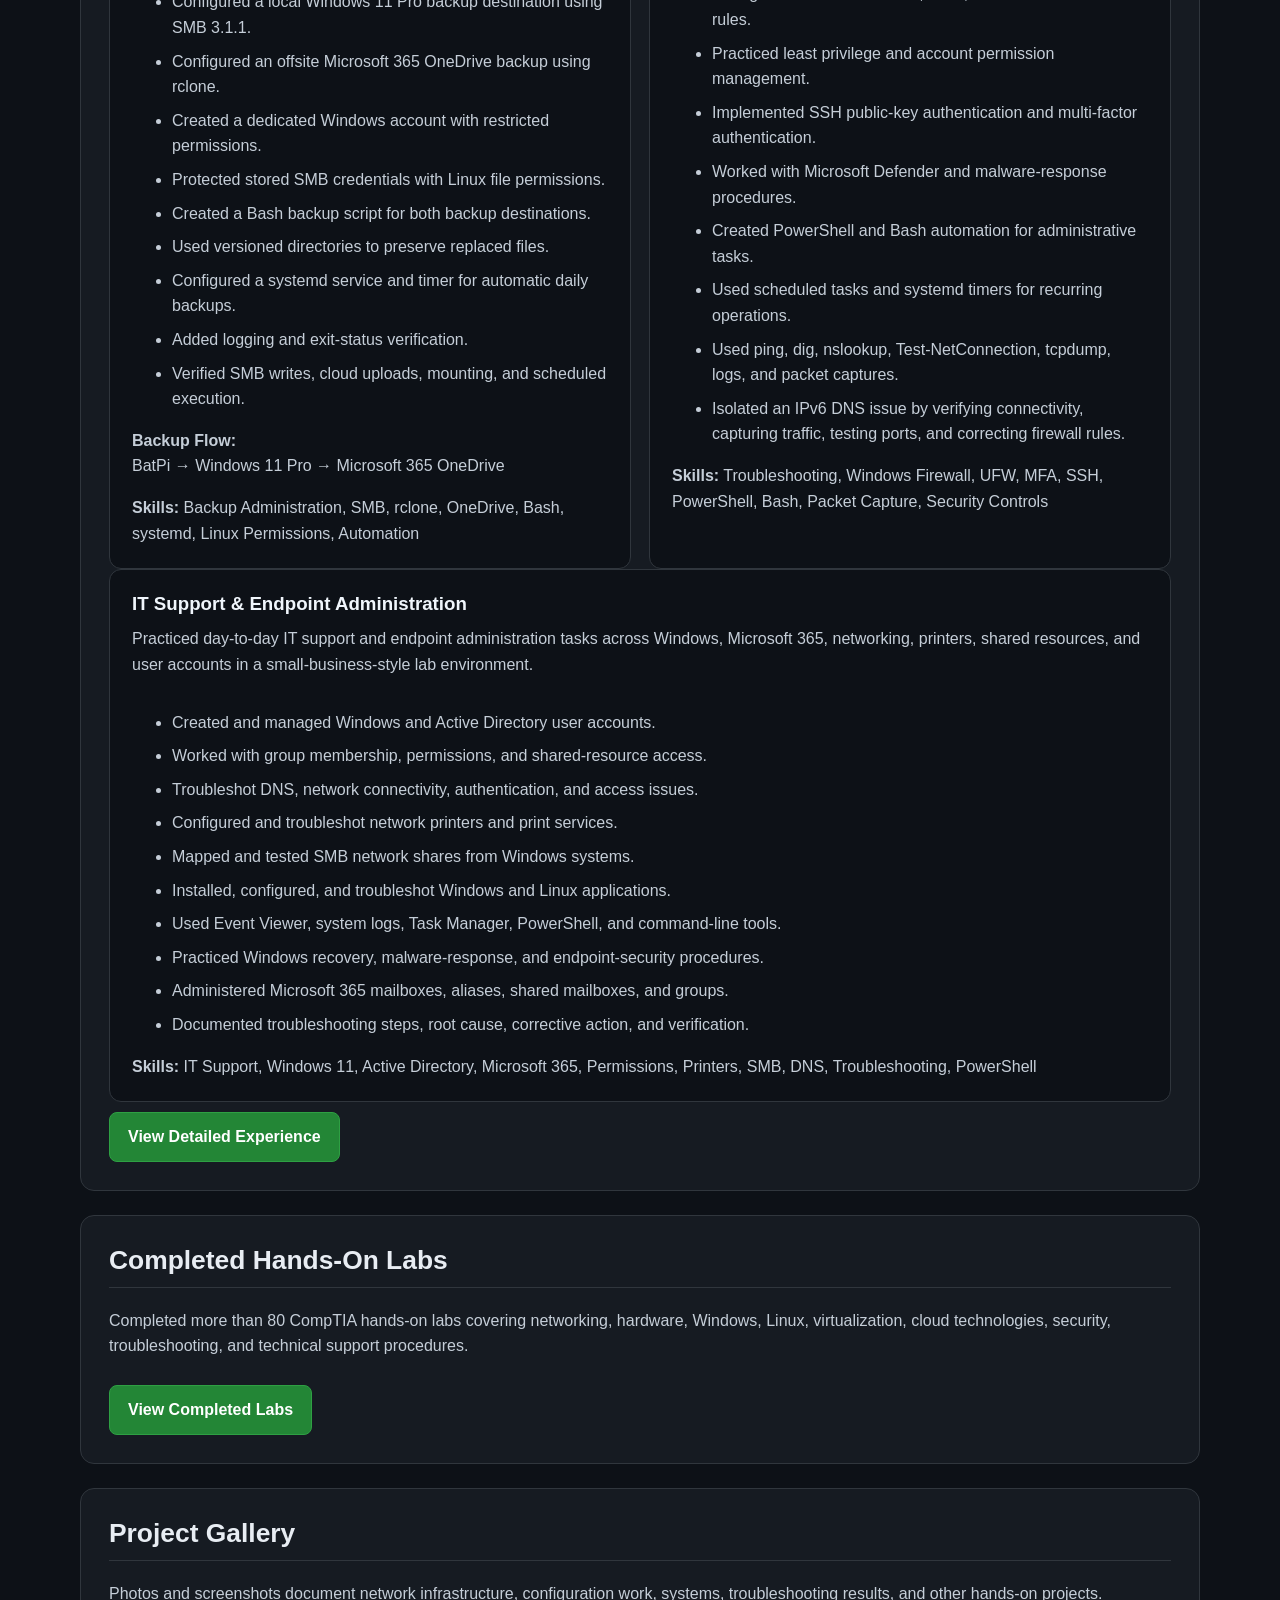
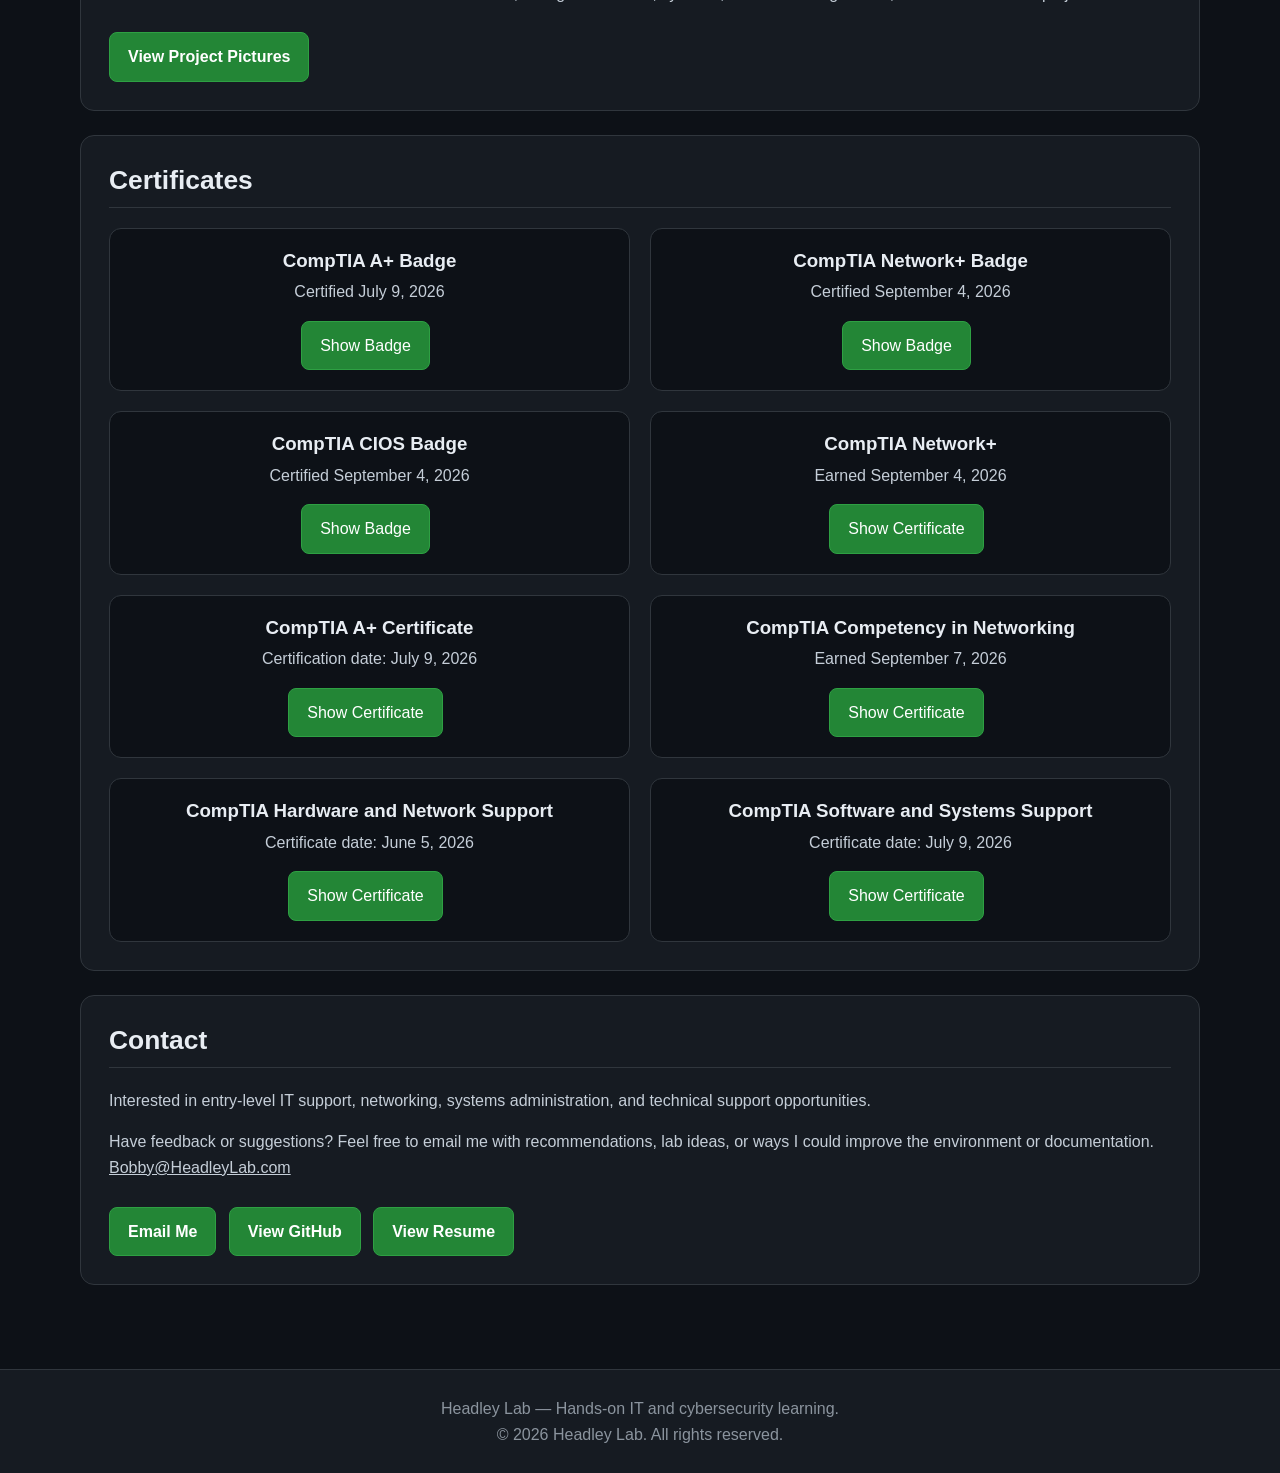
==== commit bd9cfa4c: "Update index.html" ====
--- a/index.html
+++ b/index.html
@@ -810,8 +810,12 @@
 
       <p>
         Interested in entry-level IT support, networking, systems
-        administration, and technical support opportunities.
-      </p>
+        administration, and technical support opportunities.<p>
+      Have feedback or suggestions? Feel free to email me with recommendations,
+      lab ideas, or ways I could improve the environment or documentation.
+      <a href="mailto:Bobby@HeadleyLab.com">Bobby@HeadleyLab.com</a>
+      </p>
+     </p>
 
       <a
         class="button"
@@ -848,13 +852,6 @@
     <p>
       Headley Lab — Hands-on IT and cybersecurity learning.
     </p>
-
-    <p>
-      Have feedback or suggestions? Feel free to email me with recommendations,
-      lab ideas, or ways I could improve the environment or documentation.
-      <a href="mailto:Bobby@HeadleyLab.com">Bobby@HeadleyLab.com</a>
-    </p>
-
     <p>
       &copy; 2026 Headley Lab. All rights reserved.
     </p>
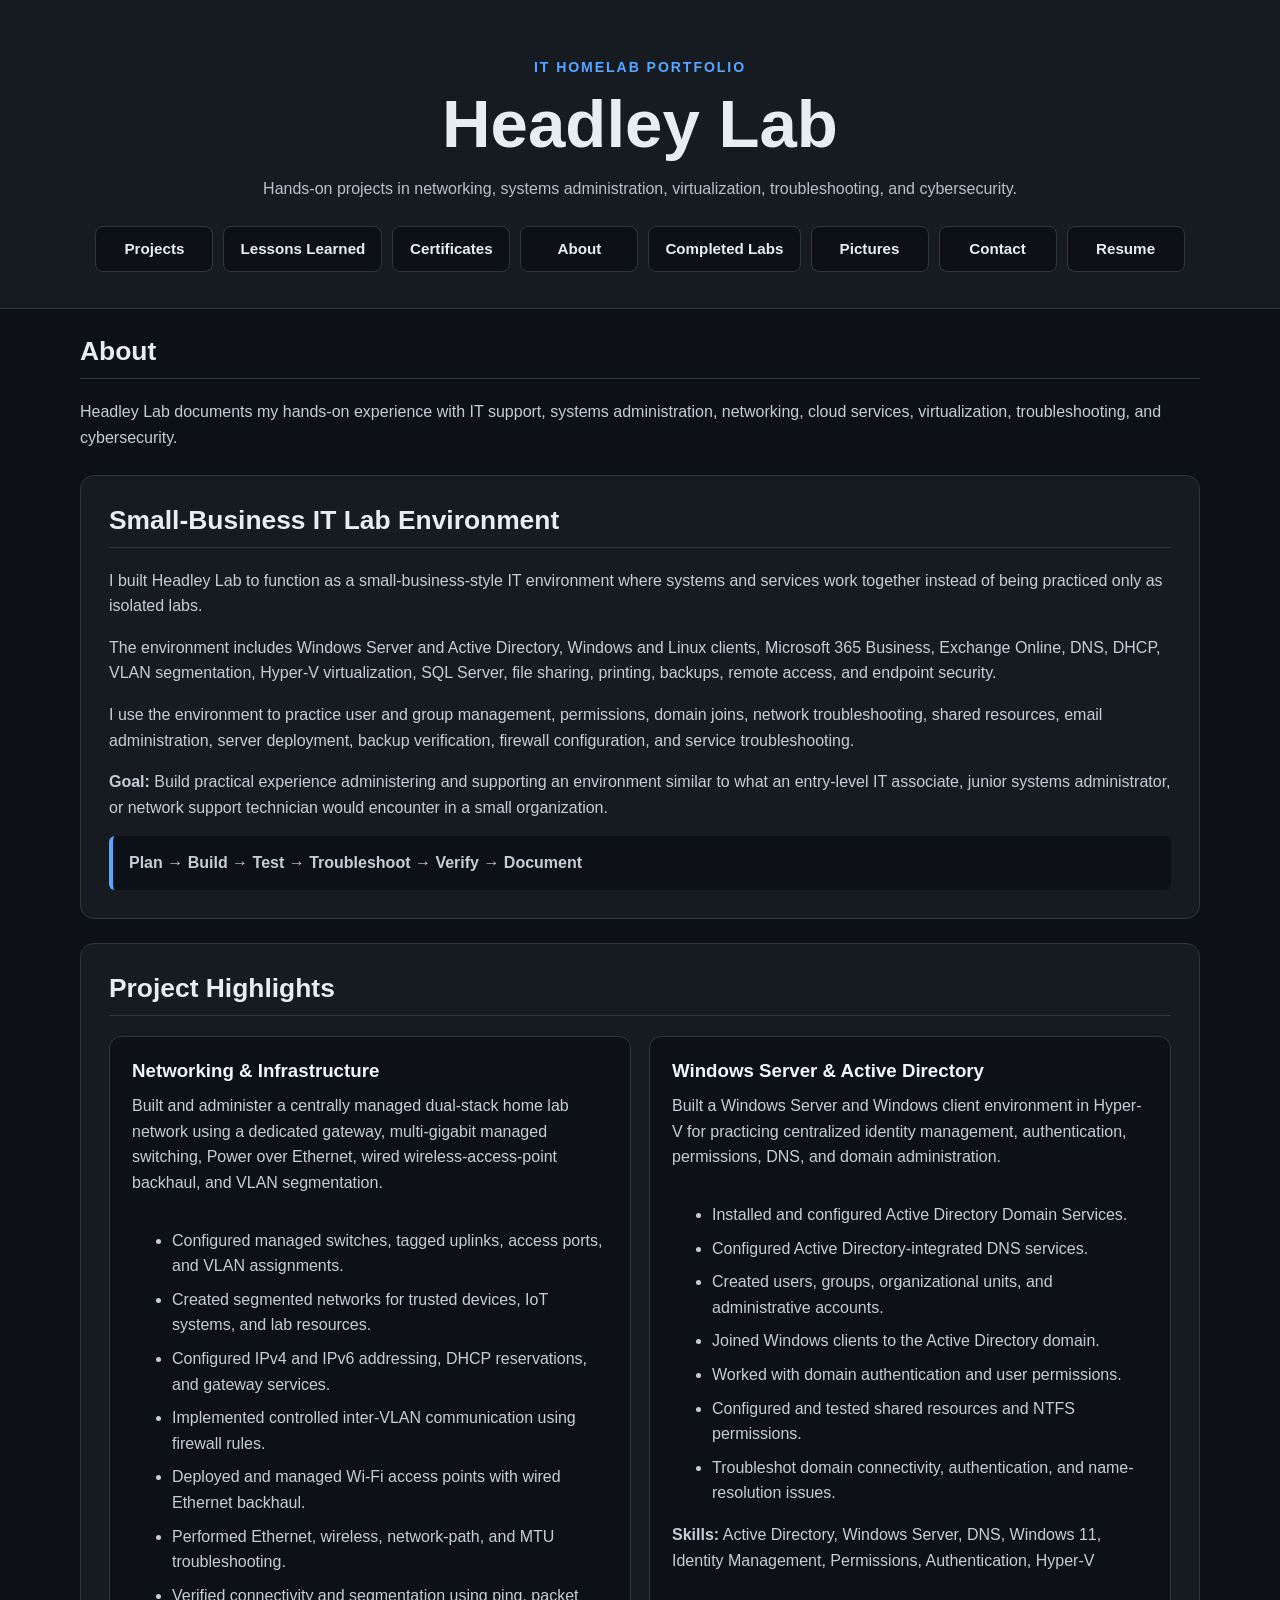
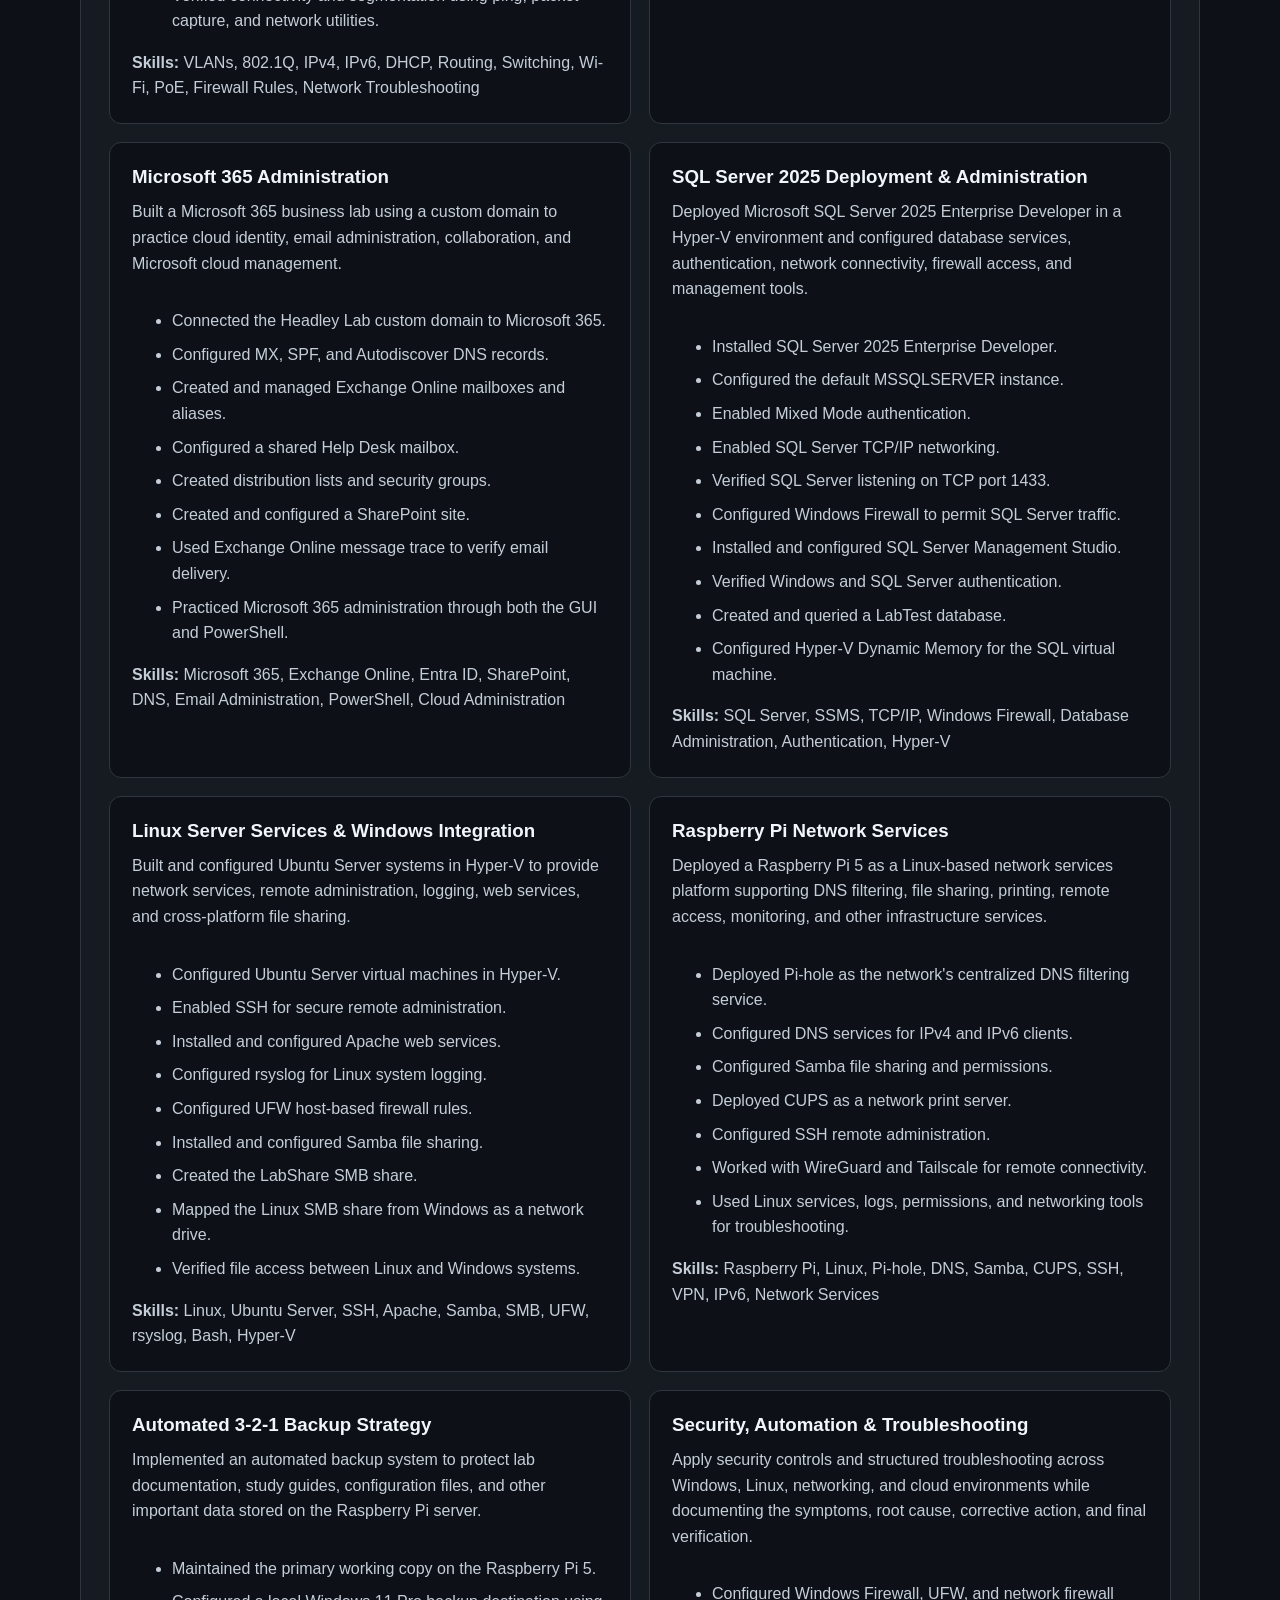
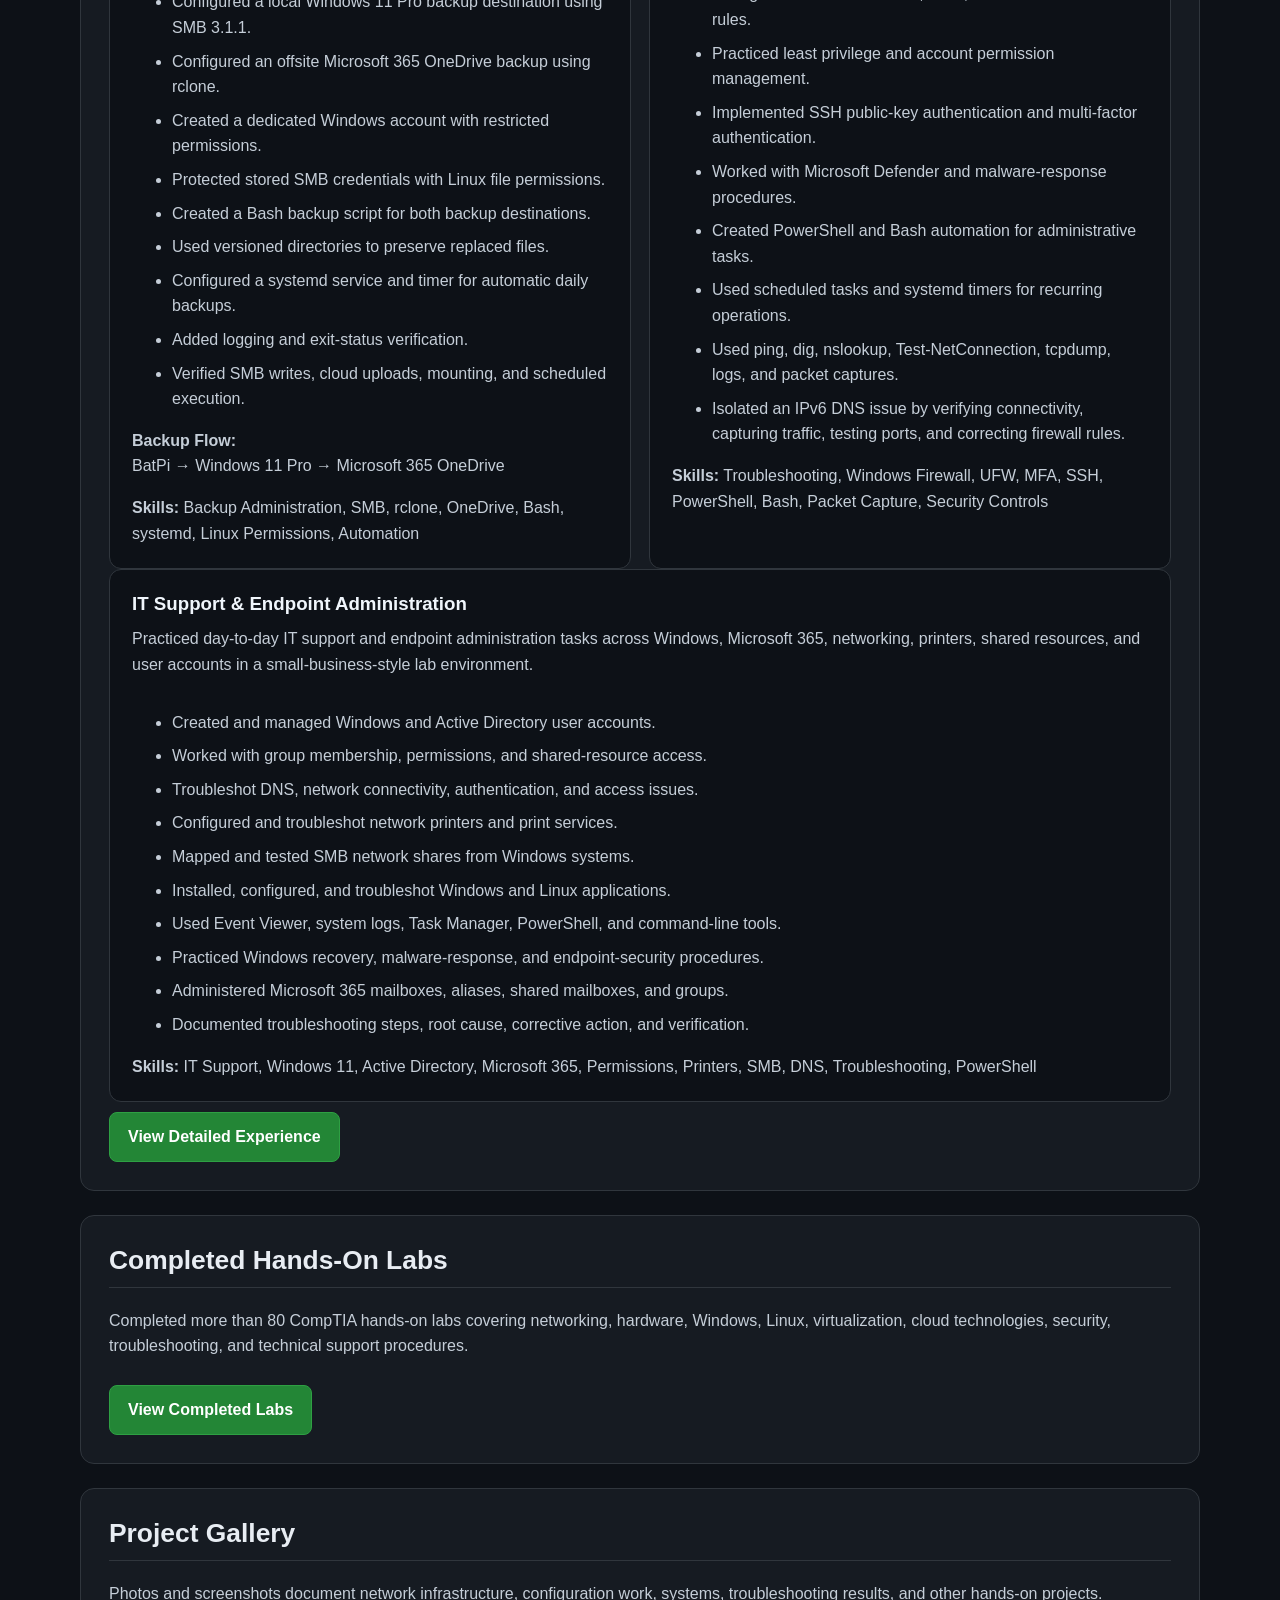
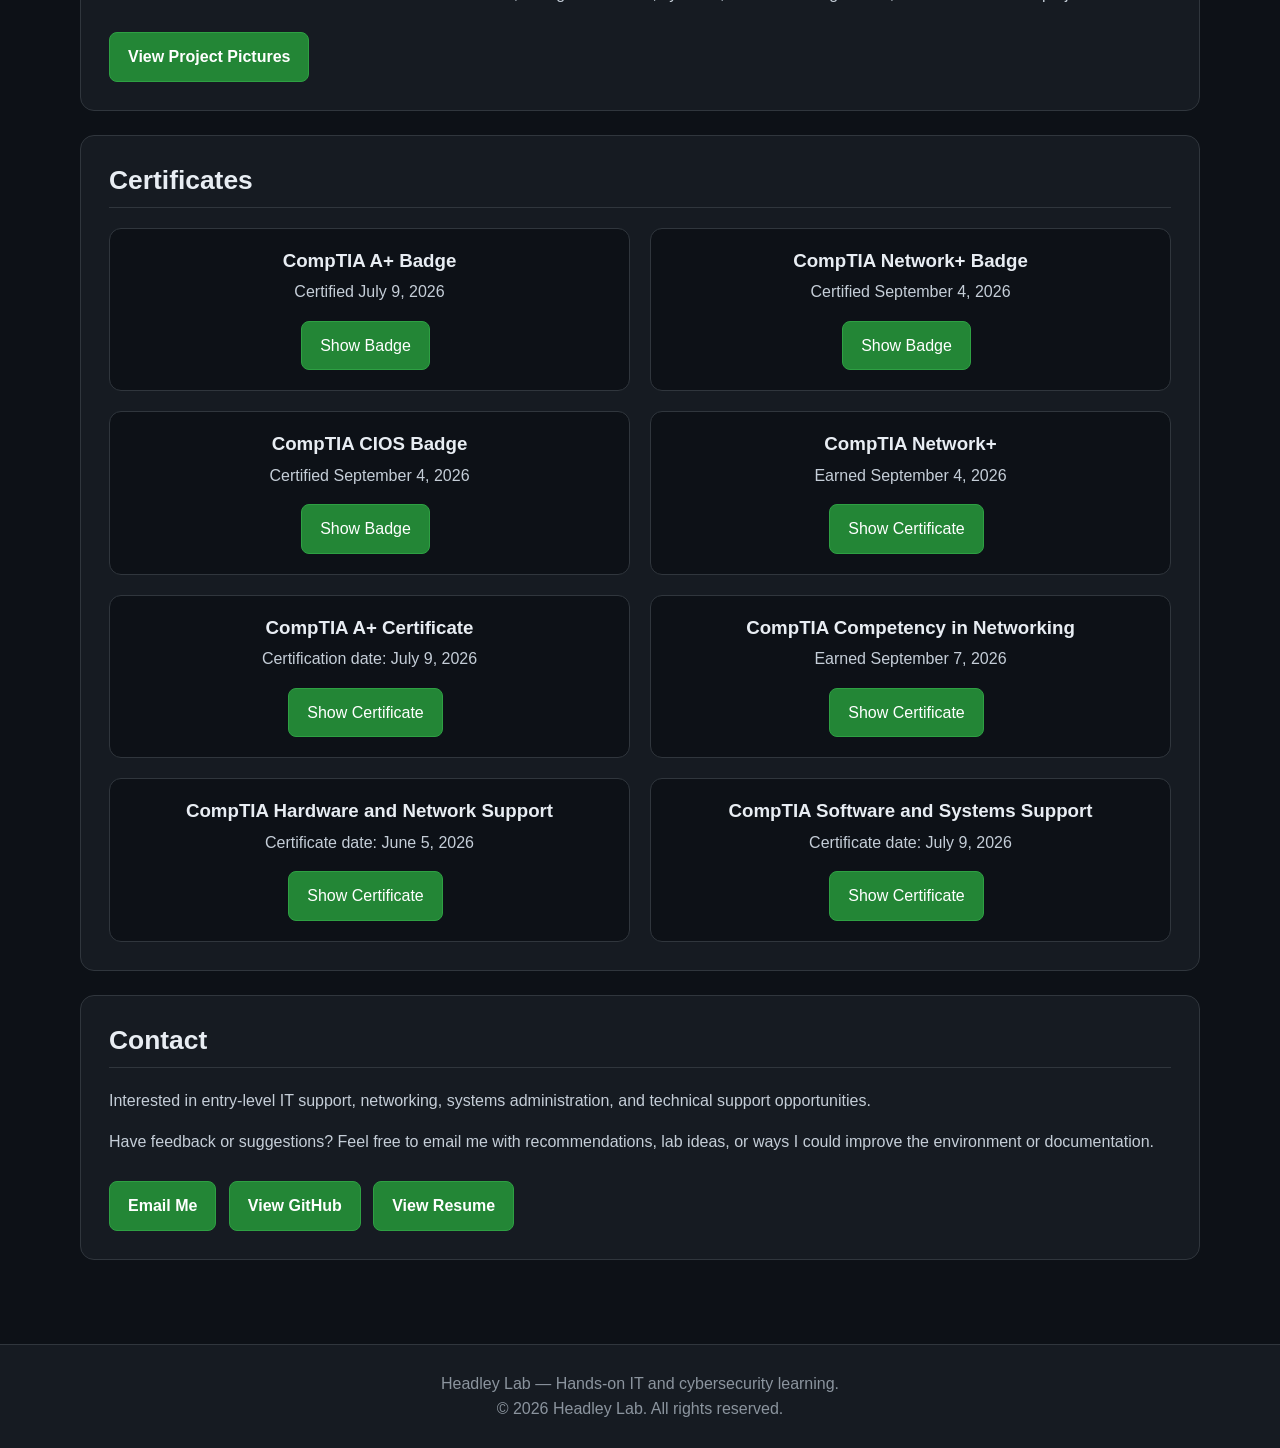
==== commit 4ecb57e7: "Update index.html" ====
--- a/index.html
+++ b/index.html
@@ -813,7 +813,6 @@
         administration, and technical support opportunities.<p>
       Have feedback or suggestions? Feel free to email me with recommendations,
       lab ideas, or ways I could improve the environment or documentation.
-      <a href="mailto:Bobby@HeadleyLab.com">Bobby@HeadleyLab.com</a>
       </p>
      </p>
 
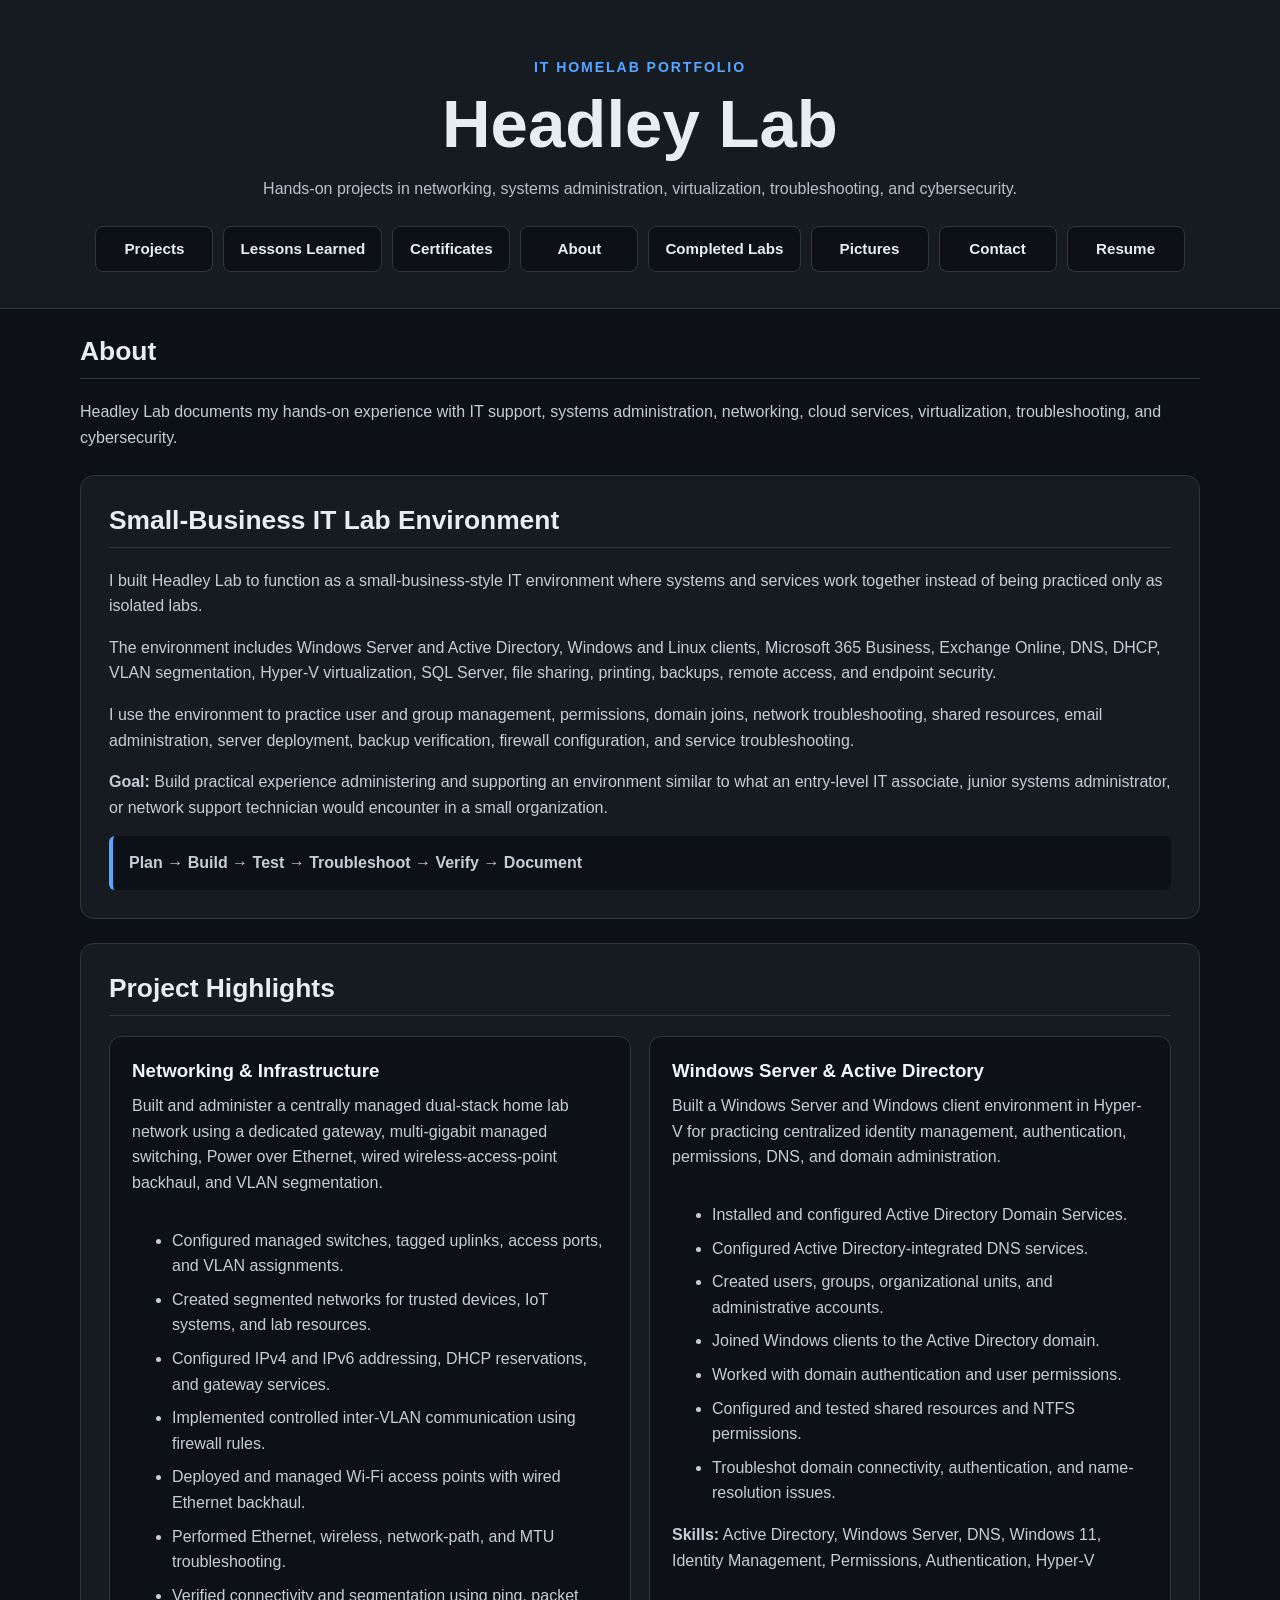
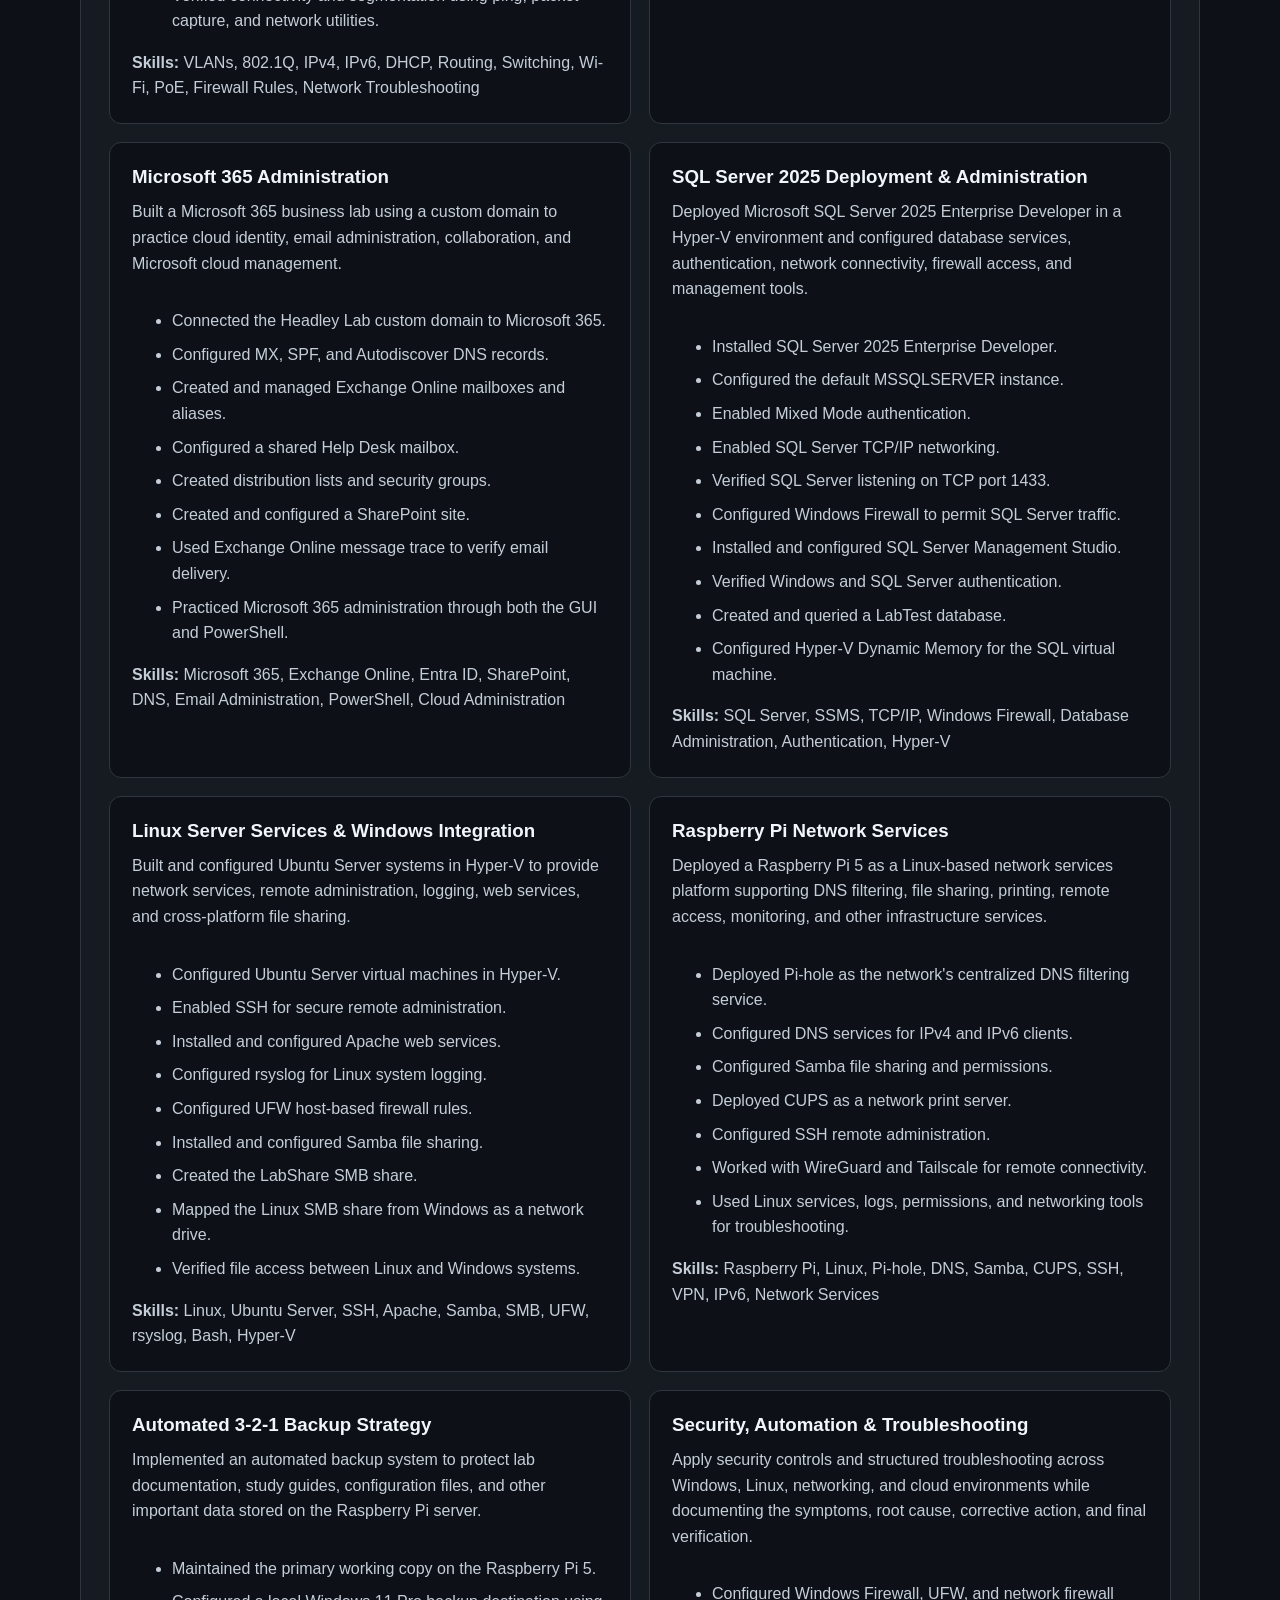
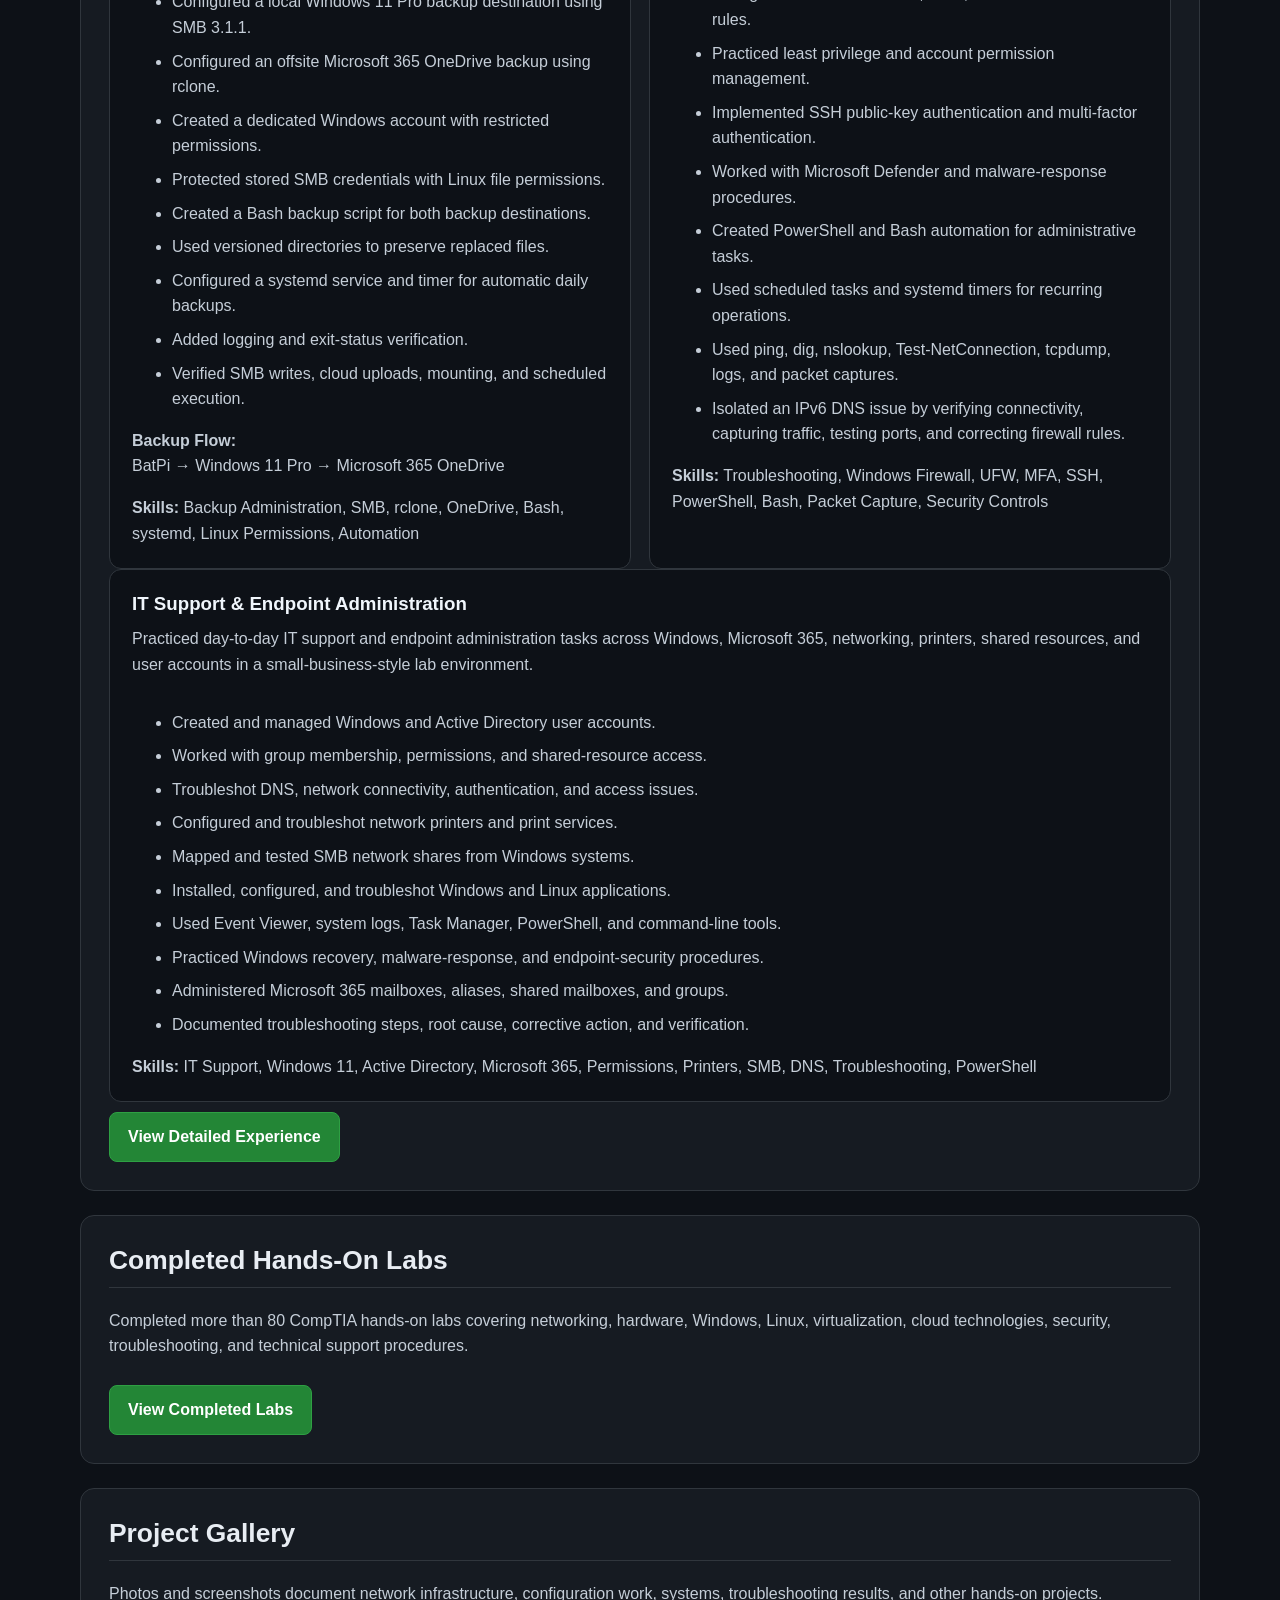
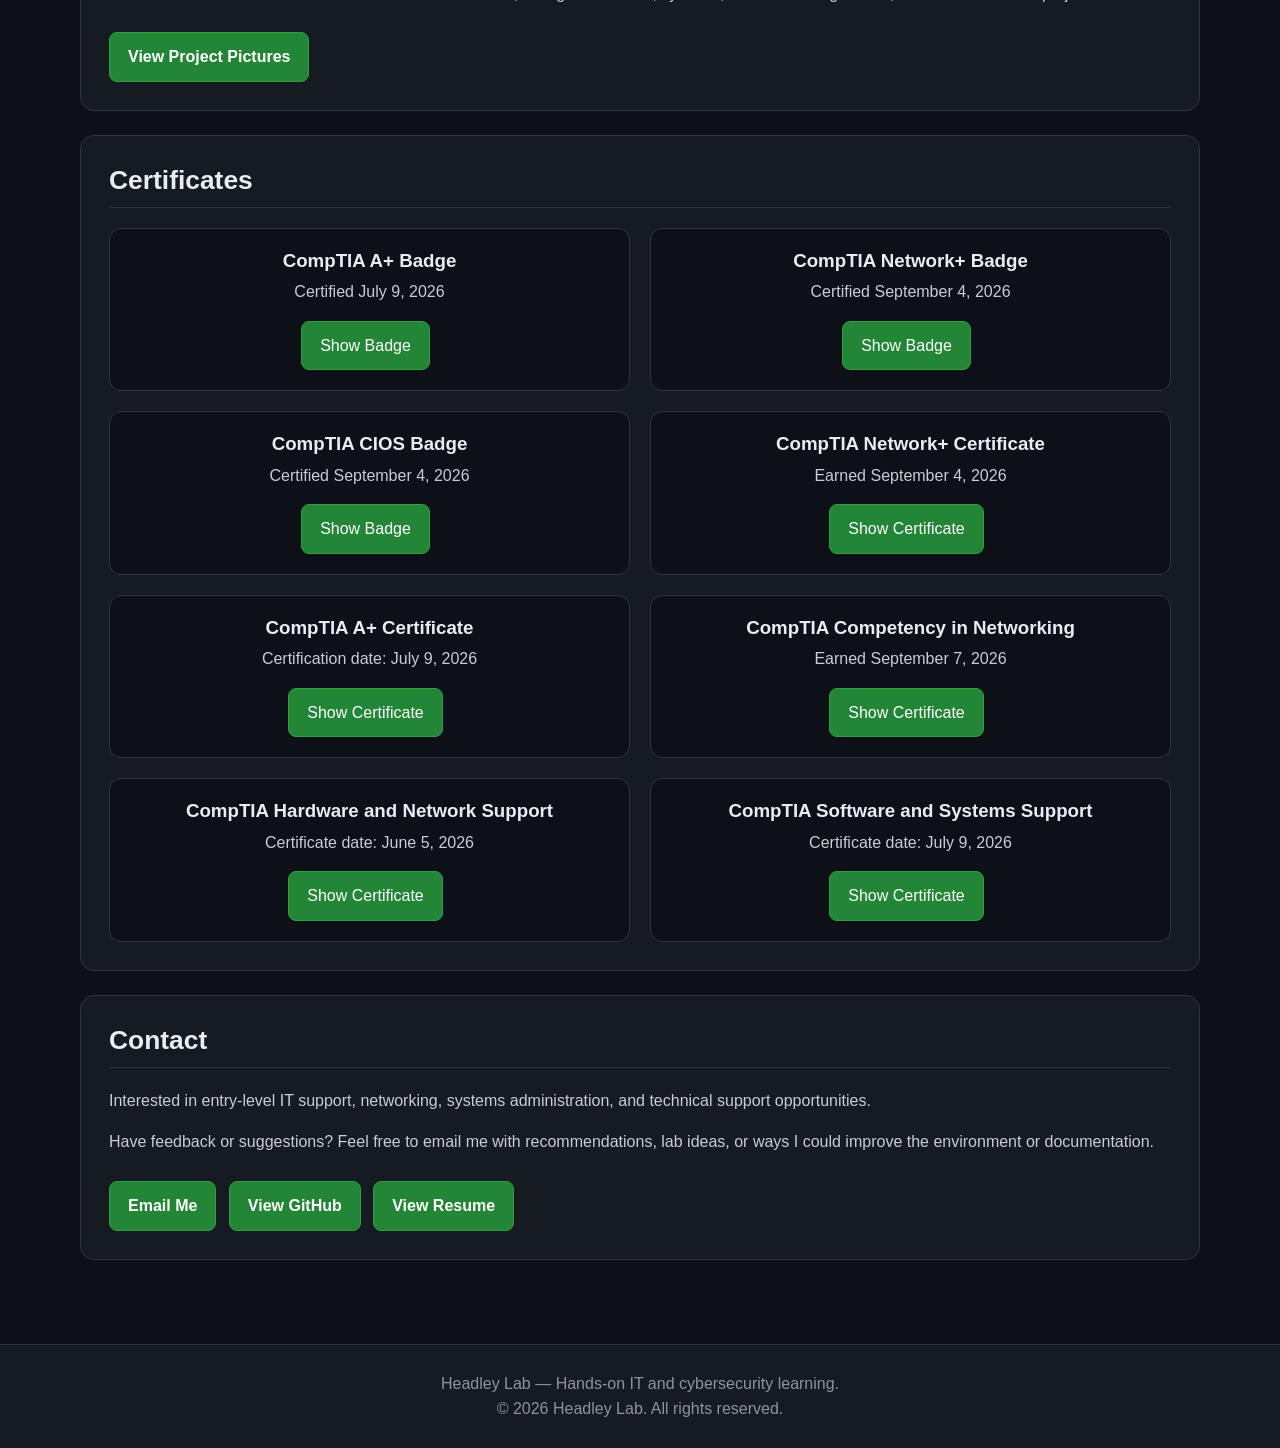
==== commit 75f67e08: "Update index.html" ====
--- a/index.html
+++ b/index.html
@@ -557,7 +557,7 @@
 <!-- CompTIA Network+ -->
 <article class="certificate-card">
   <div class="certificate-content">
-    <h3>CompTIA Network+</h3>
+    <h3>CompTIA Network+ Certificate</h3>
     <p>Earned September 4, 2026</p>
 
     <button
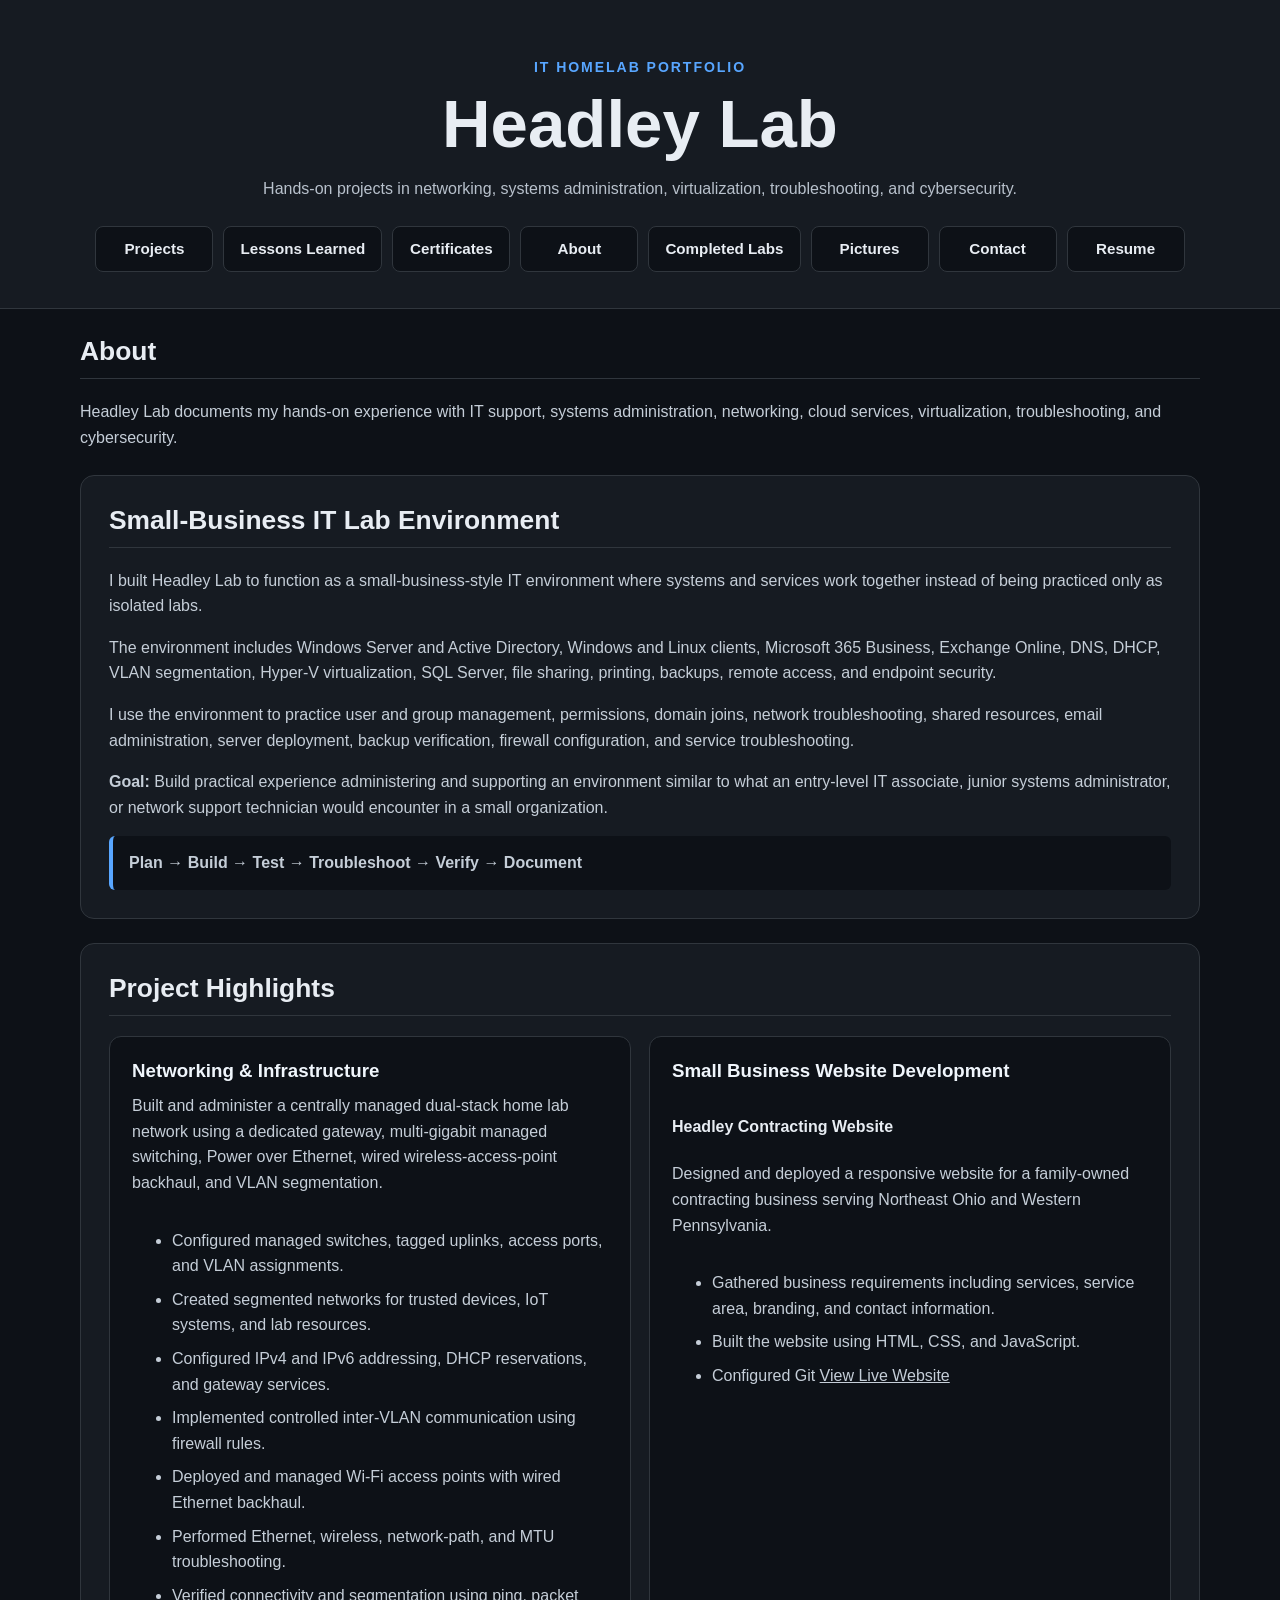
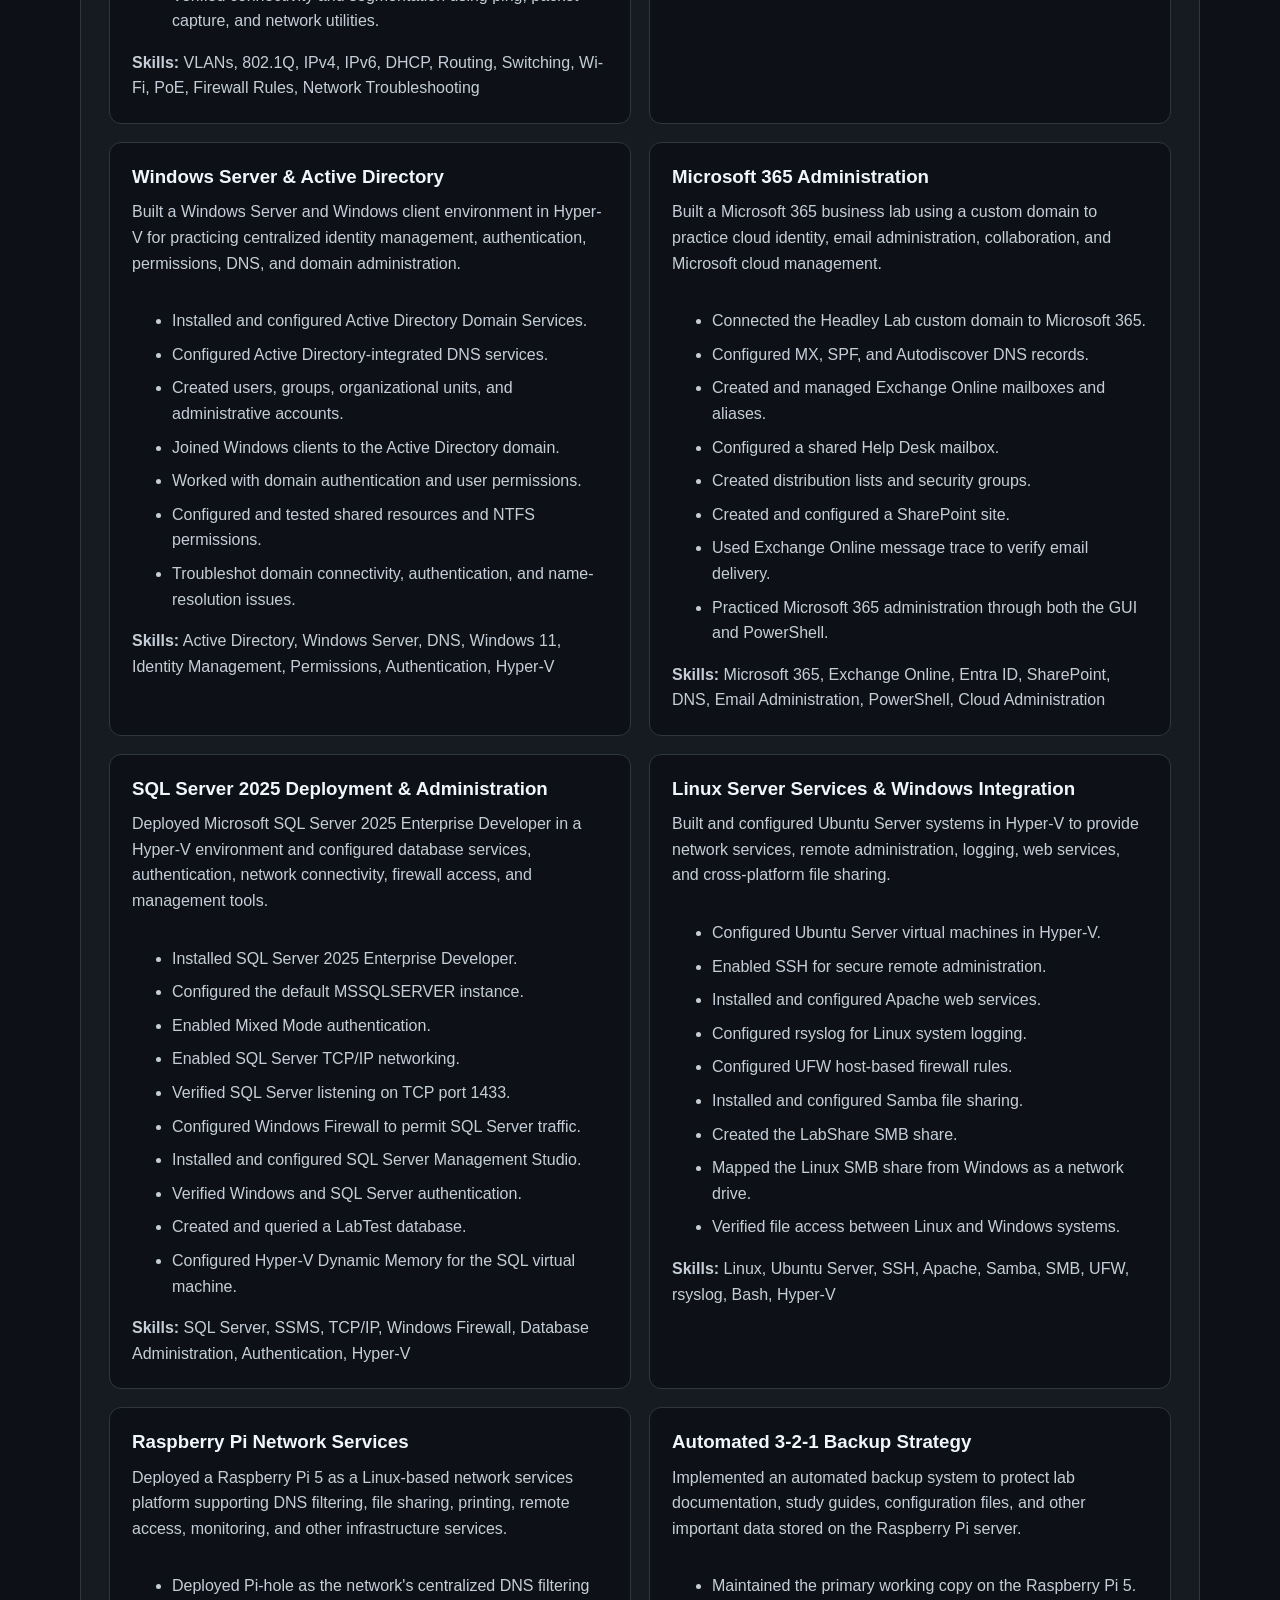
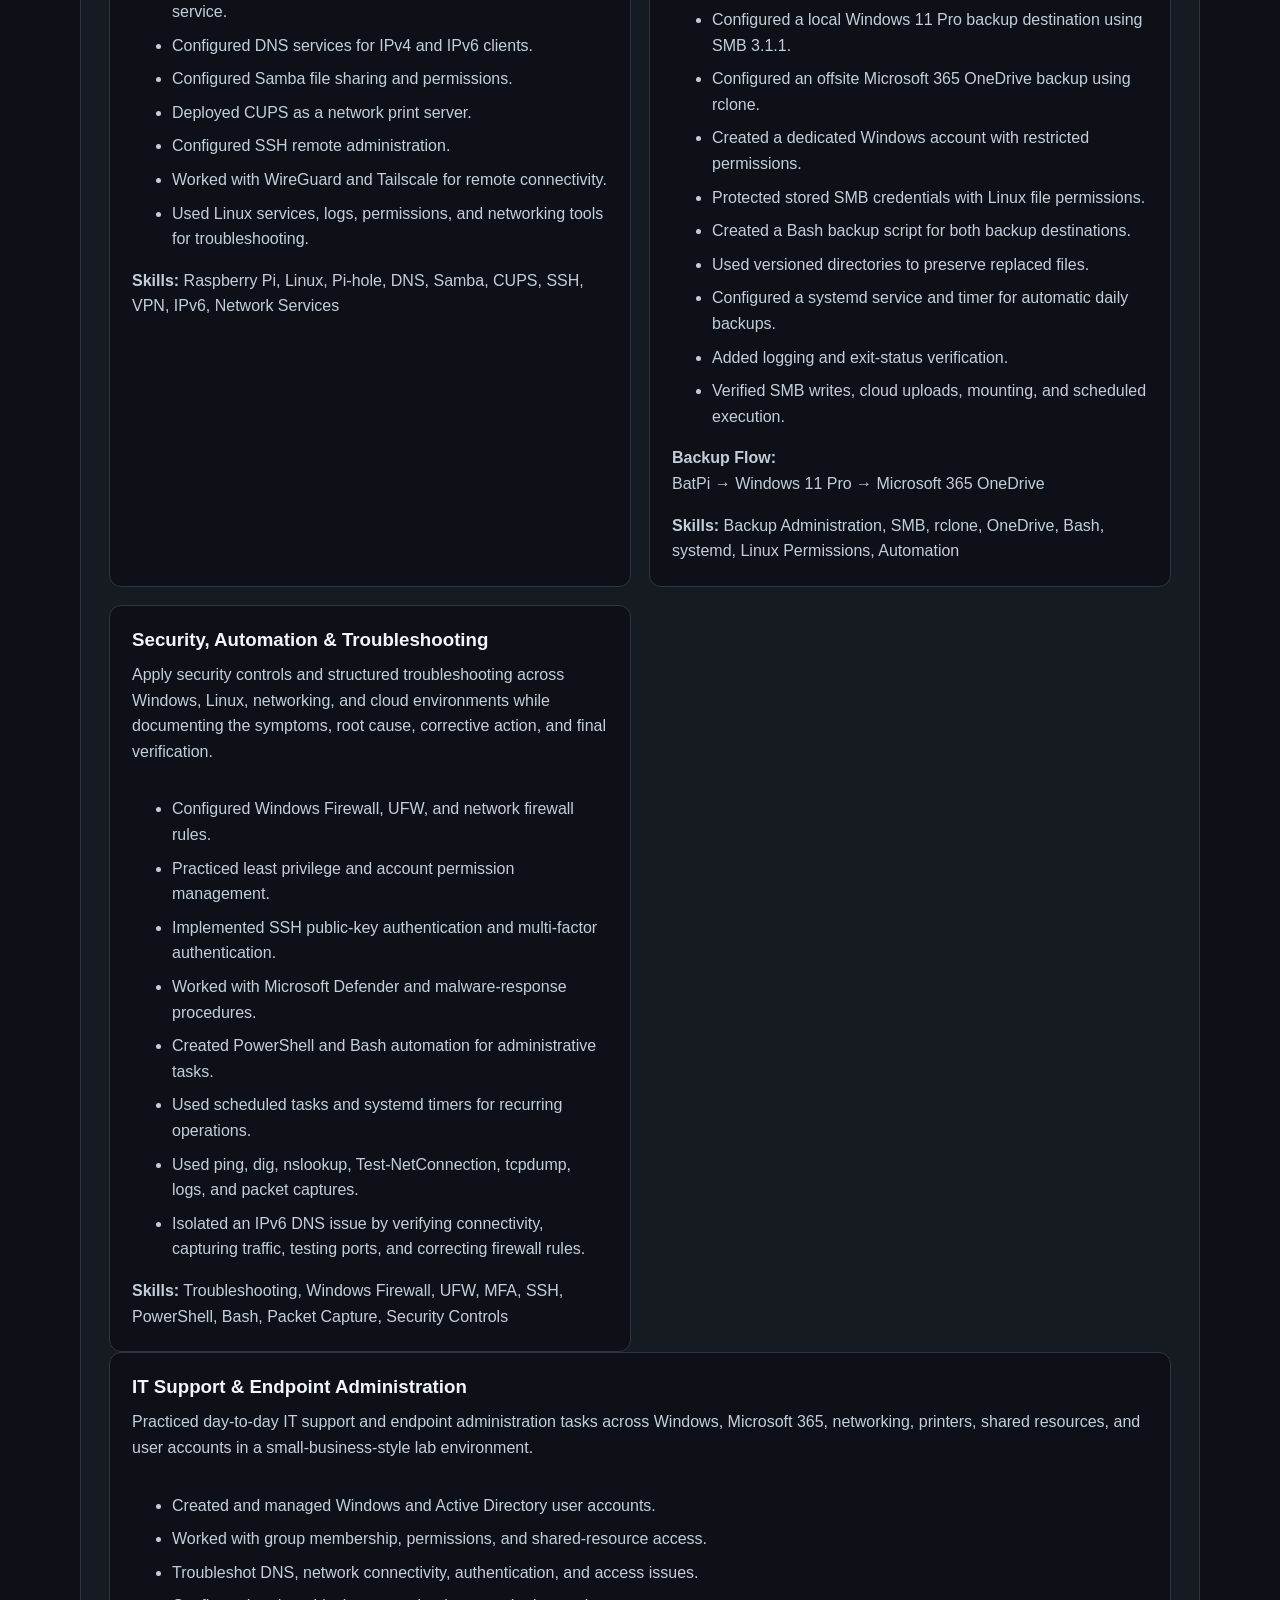
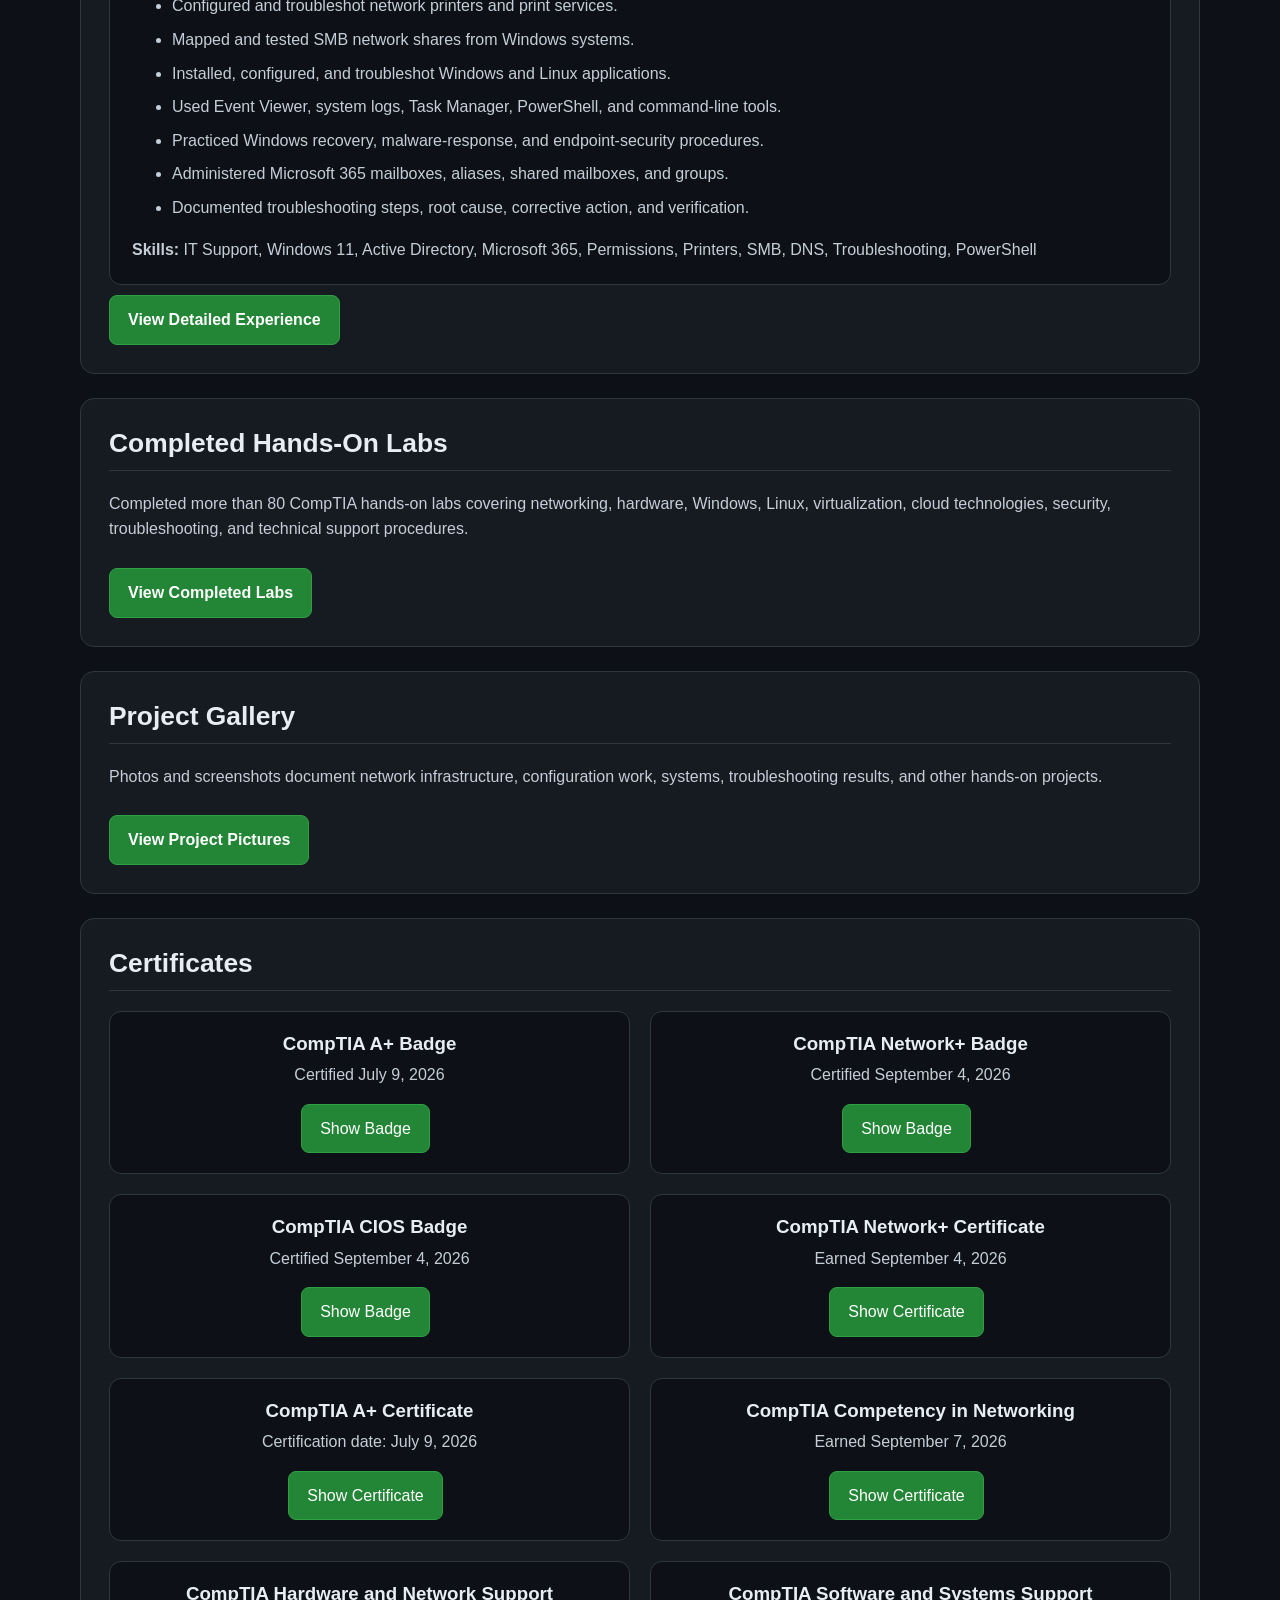
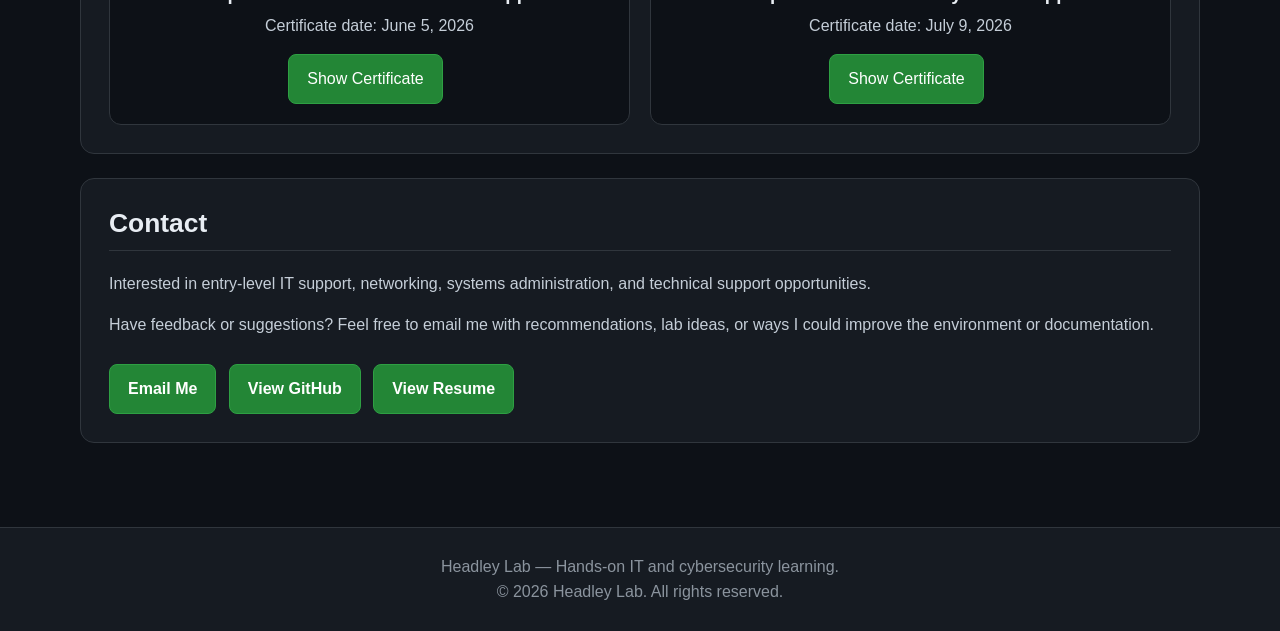
==== commit f16c2e67: "Update index.html" ====
--- a/index.html
+++ b/index.html
@@ -151,6 +151,27 @@
       </p>
     </article>
 
+<div class="project-card">
+    <h3>Small Business Website Development</h3>
+    <h4>Headley Contracting Website</h4>
+
+    <p>
+        Designed and deployed a responsive website for a family-owned contracting
+        business serving Northeast Ohio and Western Pennsylvania.
+    </p>
+
+    <ul>
+        <li>Gathered business requirements including services, service area, branding, and contact information.</li>
+        <li>Built the website using HTML, CSS, and JavaScript.</li>
+        <li>Configured Git
+
+    <a href="https://www.headleycontractingservices.com"
+       target="_blank"
+       rel="noopener noreferrer"
+       class="project-btn">
+        View Live Website
+    </a>
+</div>
 
     <!-- WINDOWS SERVER & ACTIVE DIRECTORY -->
     <article class="project-card">
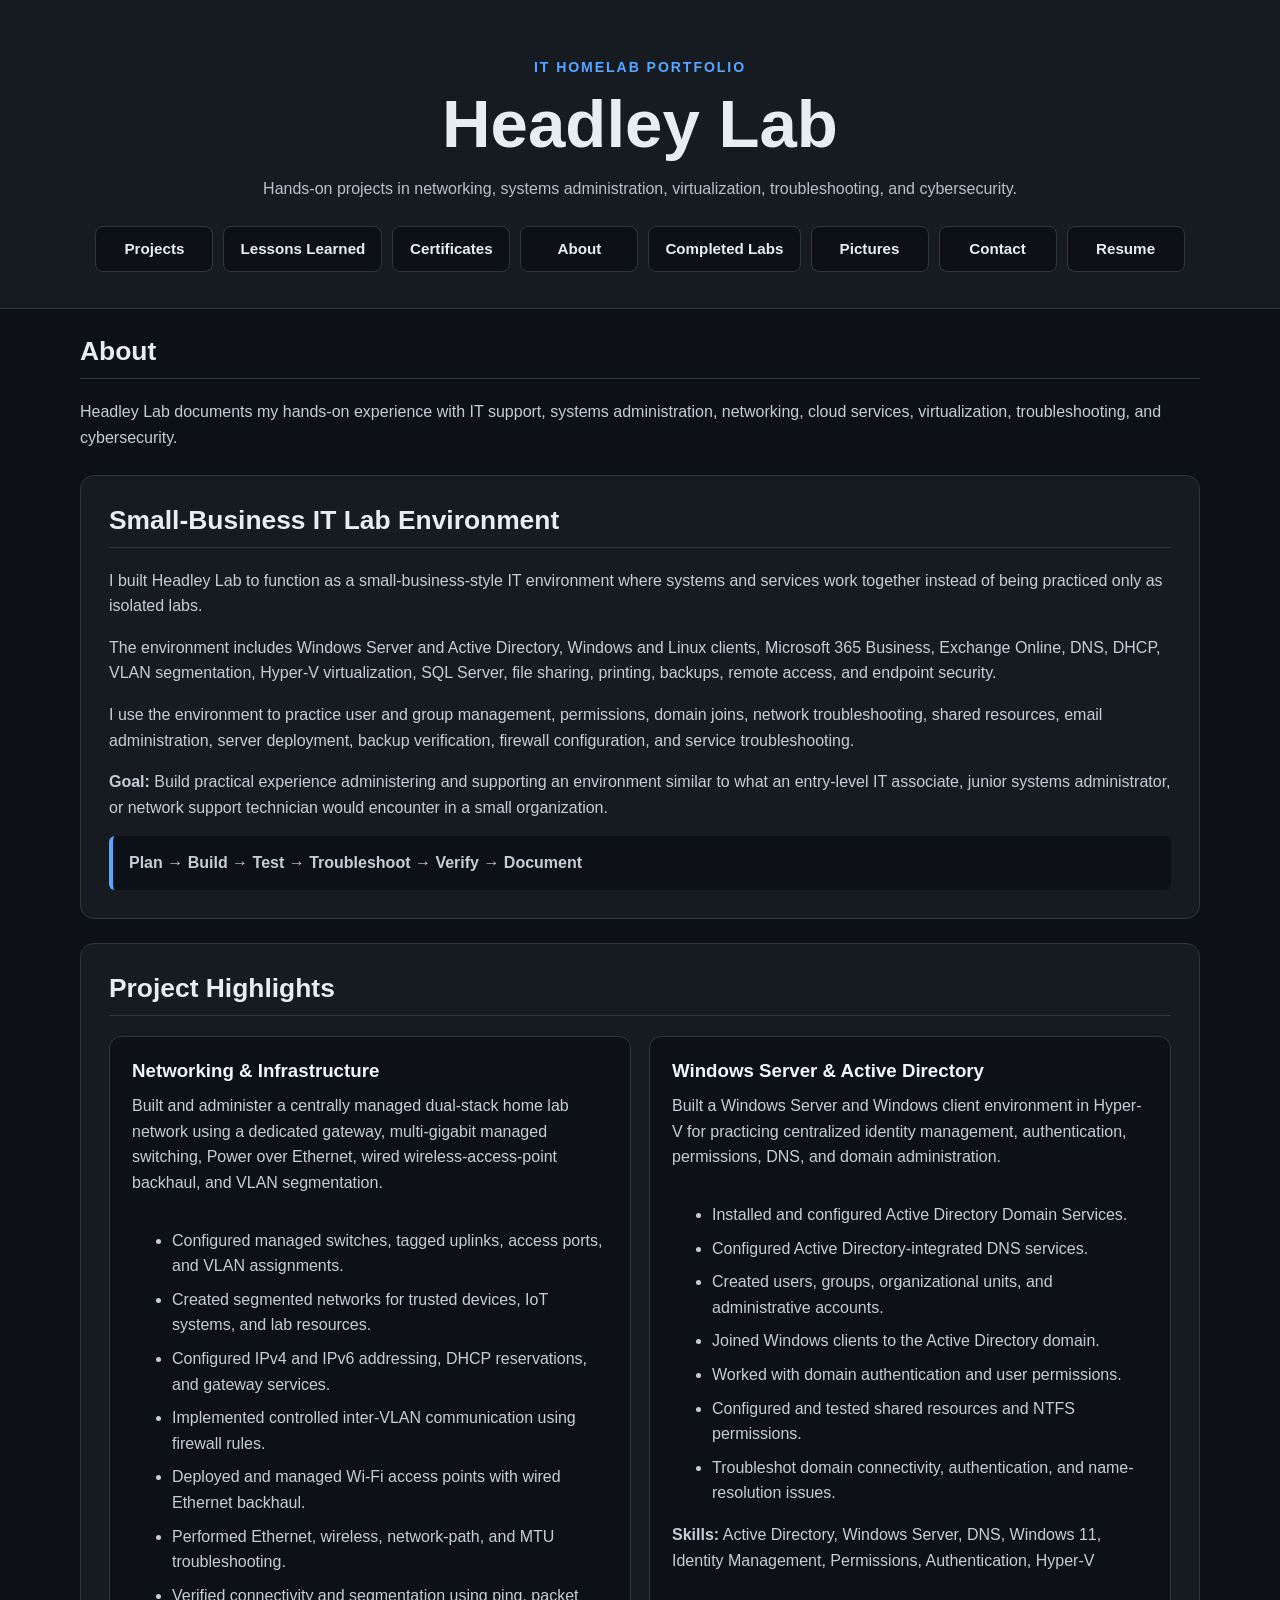
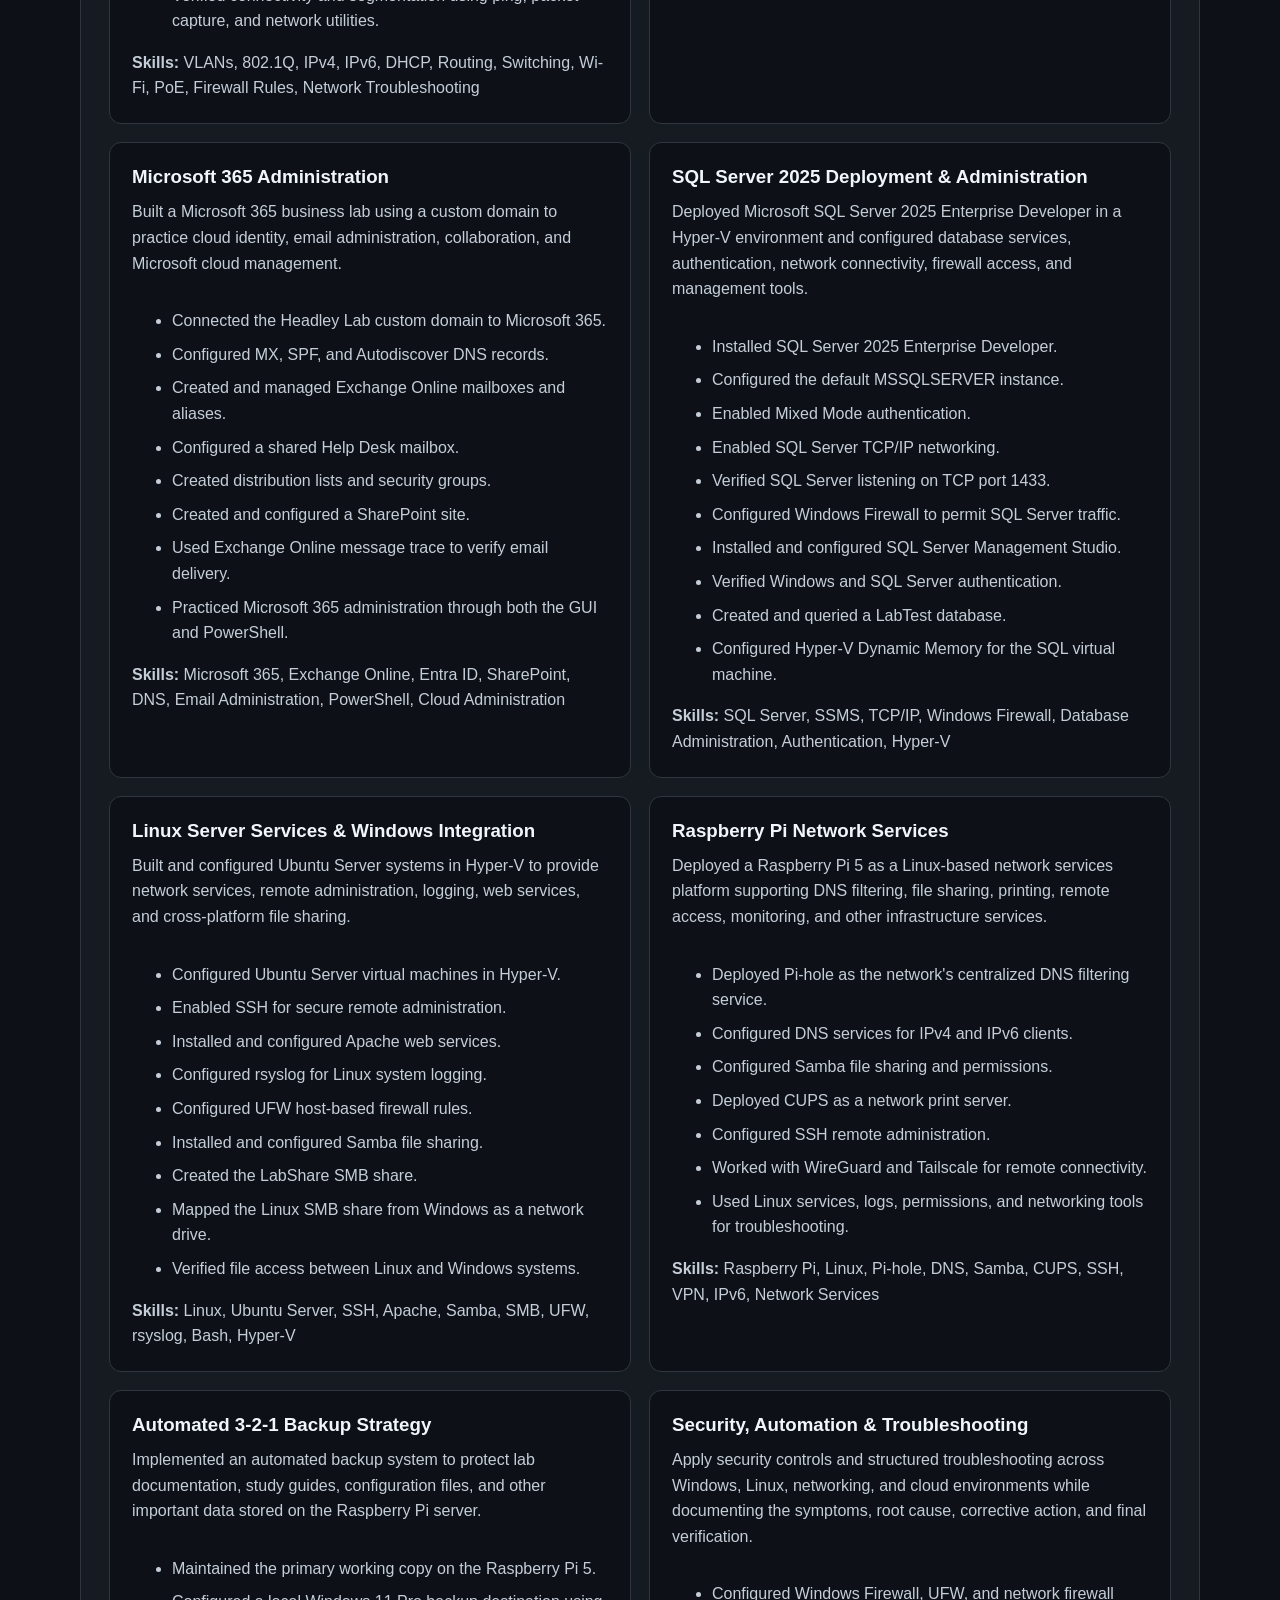
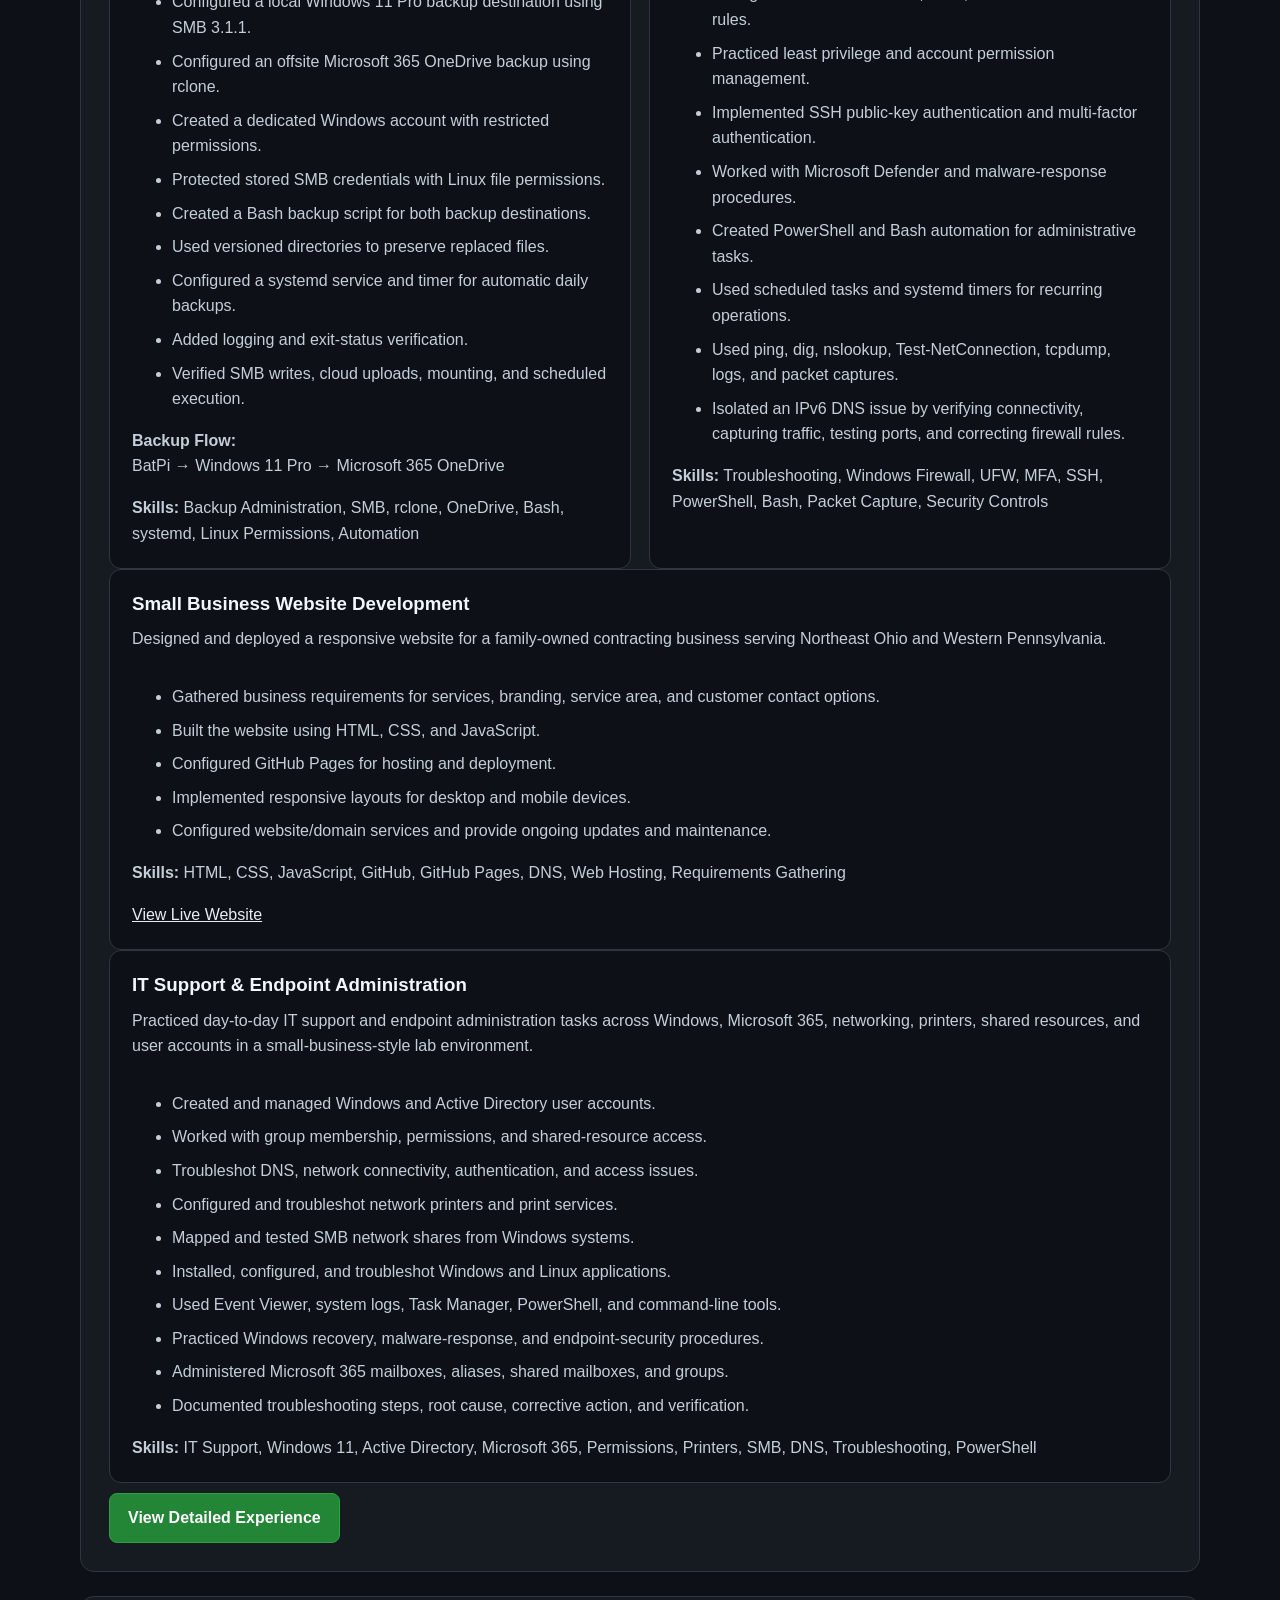
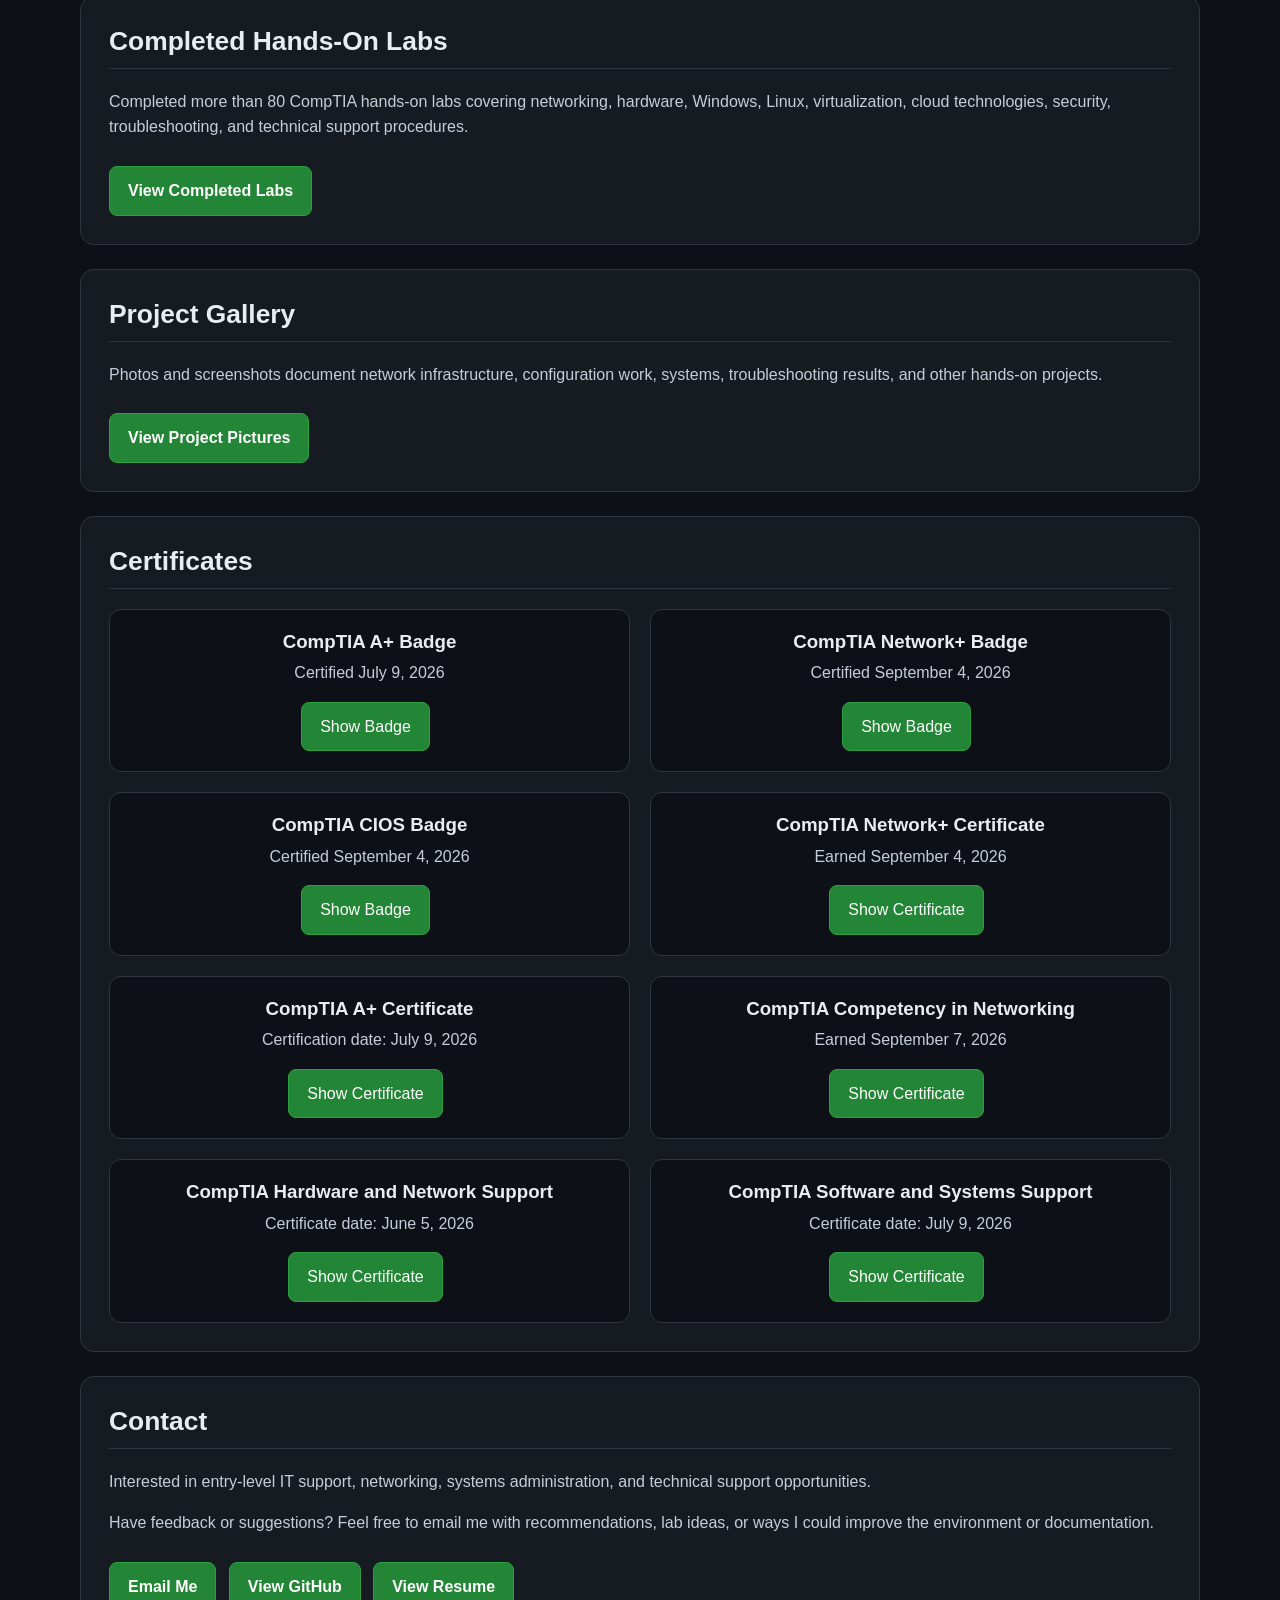
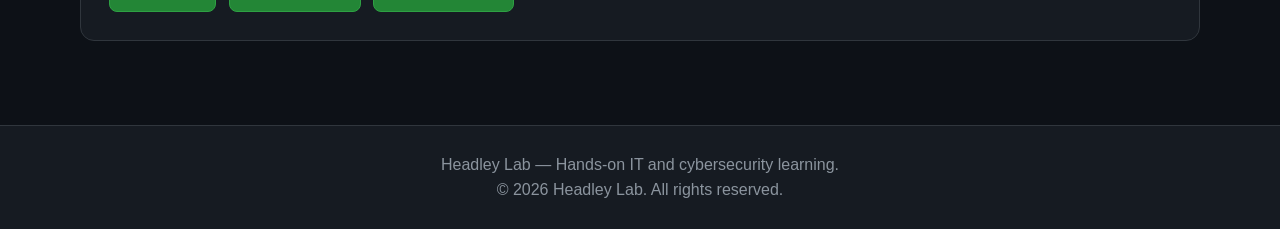
==== commit 6112ad7a: "Update index.html" ====
--- a/index.html
+++ b/index.html
@@ -151,27 +151,6 @@
       </p>
     </article>
 
-<div class="project-card">
-    <h3>Small Business Website Development</h3>
-    <h4>Headley Contracting Website</h4>
-
-    <p>
-        Designed and deployed a responsive website for a family-owned contracting
-        business serving Northeast Ohio and Western Pennsylvania.
-    </p>
-
-    <ul>
-        <li>Gathered business requirements including services, service area, branding, and contact information.</li>
-        <li>Built the website using HTML, CSS, and JavaScript.</li>
-        <li>Configured Git
-
-    <a href="https://www.headleycontractingservices.com"
-       target="_blank"
-       rel="noopener noreferrer"
-       class="project-btn">
-        View Live Website
-    </a>
-</div>
 
     <!-- WINDOWS SERVER & ACTIVE DIRECTORY -->
     <article class="project-card">
@@ -385,6 +364,34 @@
 
   </div>
 
+
+<div class="project-card">
+    <h3>Small Business Website Development</h3>
+
+    <p>
+        Designed and deployed a responsive website for a family-owned contracting
+        business serving Northeast Ohio and Western Pennsylvania.
+    </p>
+
+    <ul>
+        <li>Gathered business requirements for services, branding, service area, and customer contact options.</li>
+        <li>Built the website using HTML, CSS, and JavaScript.</li>
+        <li>Configured GitHub Pages for hosting and deployment.</li>
+        <li>Implemented responsive layouts for desktop and mobile devices.</li>
+        <li>Configured website/domain services and provide ongoing updates and maintenance.</li>
+    </ul>
+
+    <p class="project-skills">
+        <strong>Skills:</strong> HTML, CSS, JavaScript, GitHub, GitHub Pages, DNS, Web Hosting, Requirements Gathering
+    </p>
+
+    <a href="www.headleycontractingservices.com "
+       target="_blank"
+       rel="noopener noreferrer"
+       class="project-btn">
+        View Live Website
+    </a>
+</div>
   <!-- IT SUPPORT & ENDPOINT ADMINISTRATION -->
 <article class="project-card">
   <h3>IT Support & Endpoint Administration</h3>
